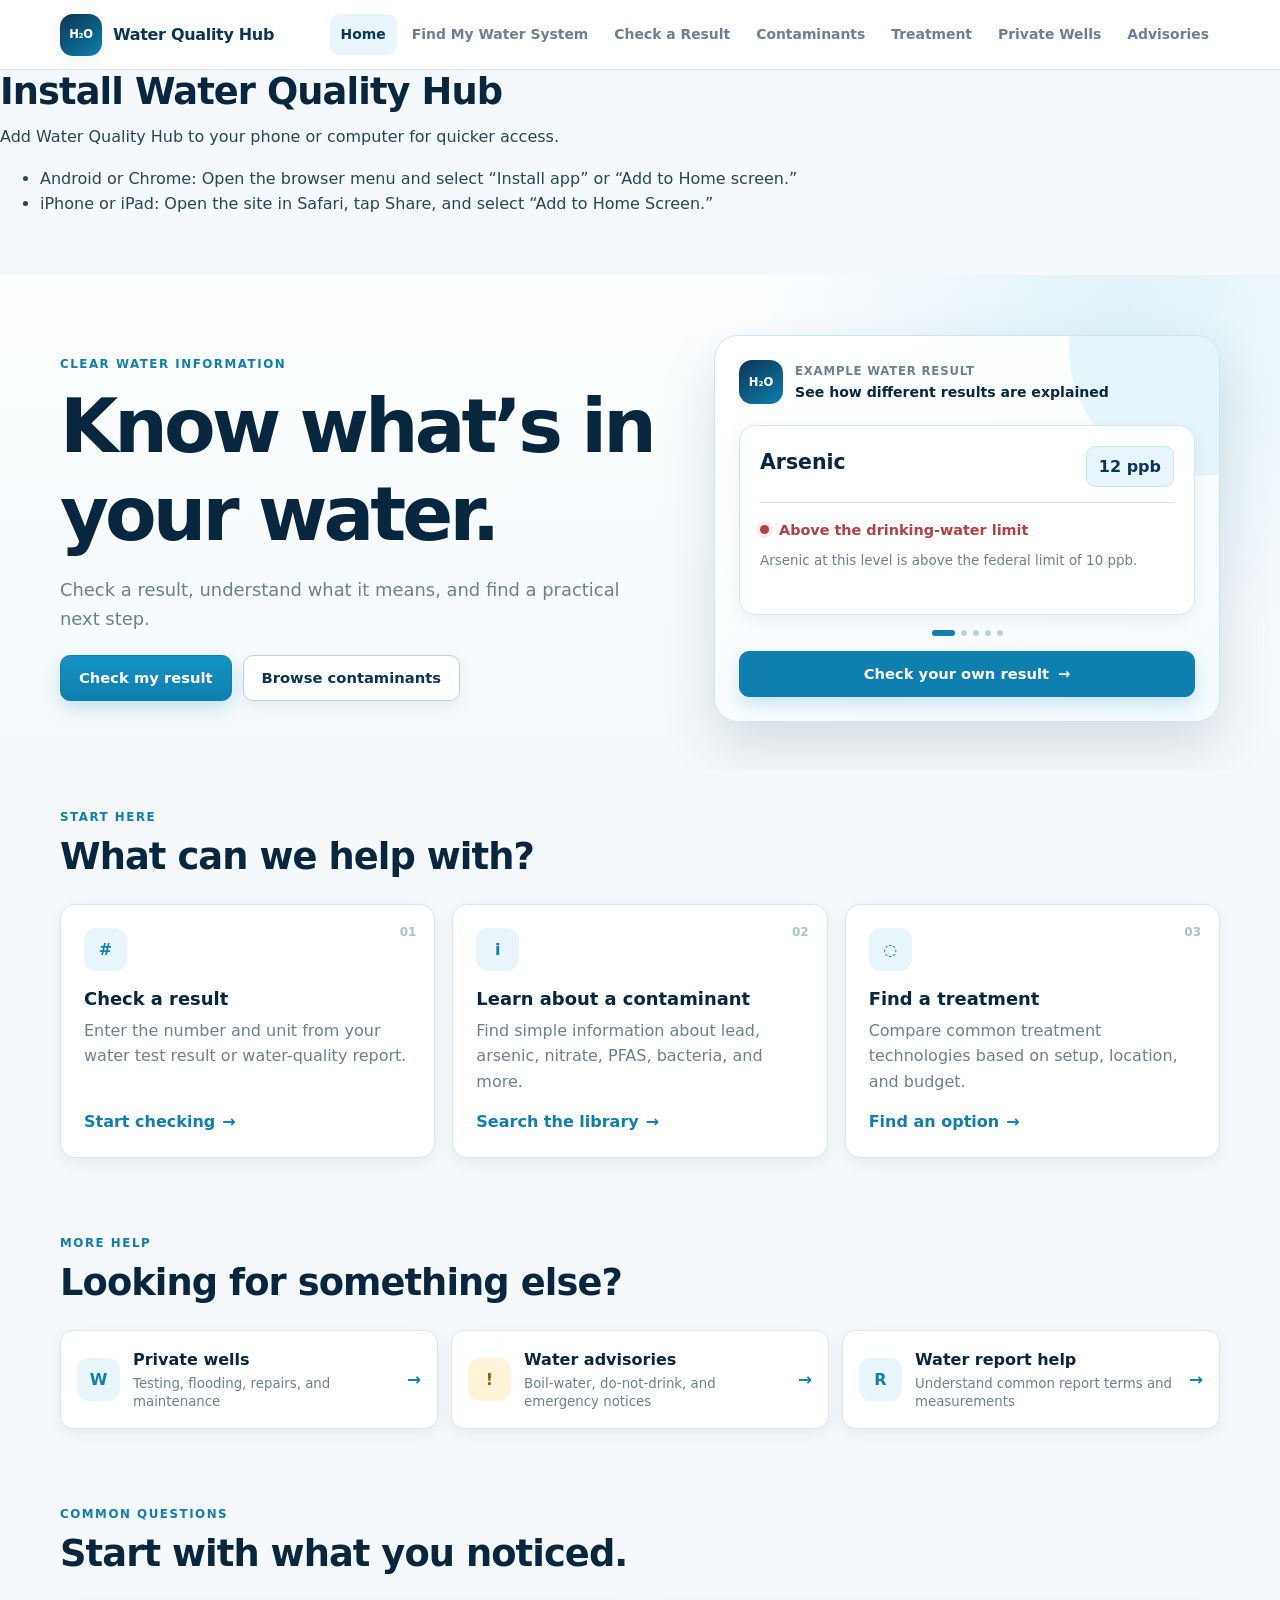
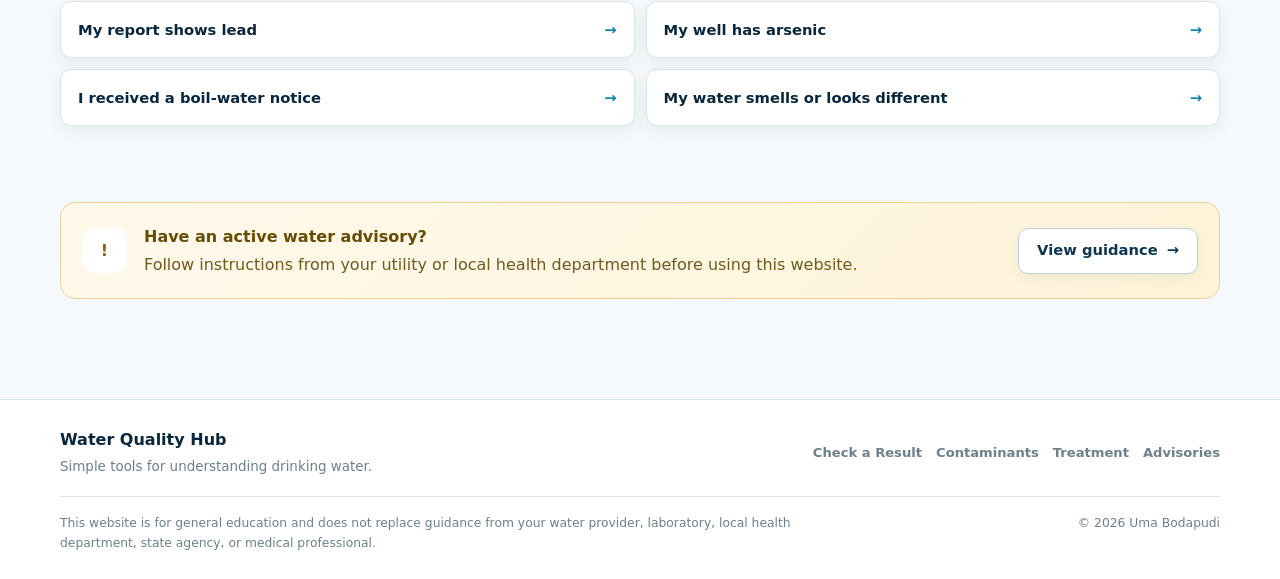
==== index.html @ 3ef71ea1 "Add installation instructions for Water Quality Hub Added instructions for installing the Water Qual" ====
<!DOCTYPE html>
<html lang="en">
<head>
    <meta charset="UTF-8">

    <meta
        name="viewport"
        content="width=device-width, initial-scale=1.0"
    >
     <meta name="theme-color" content="#086788">

    <link rel="manifest" href="./manifest.json">
    <link rel="apple-touch-icon" href="./icons/icon-192.png">

    <meta
        name="description"
        content="Simple tools for understanding drinking-water test results, contaminants, treatment options, private wells, and water advisories."
    >

    <title>Water Quality Hub</title>

    <link rel="stylesheet" href="./styles.css">
</head>

<body>
    <a class="skip-link" href="#main-content">
        Skip to main content
    </a>

    <!-- =====================================================
         HEADER
    ====================================================== -->

    <header class="site-header">
        <div class="page-width header-inner">

            <a
                class="site-brand"
                href="#home"
                data-route="home"
            >
                <span
                    class="brand-mark"
                    aria-hidden="true"
                >
                    H₂O
                </span>

                <span>Water Quality Hub</span>
            </a>
            
            
          

            <button
                id="menu-button"
                class="menu-button"
                type="button"
                aria-expanded="false"
                aria-controls="main-navigation"
                aria-label="Open navigation"
            >
                <span></span>
                <span></span>
                <span></span>
            </button>

            <nav
                id="main-navigation"
                class="main-navigation"
                aria-label="Main navigation"
            >
                <a
                    href="#home"
                    data-route="home"
                >
                    Home
                </a>

                  <a href="report-center.html">
    Find My Water System
</a>

                <a
                    href="#calculator"
                    data-route="calculator"
                >
                    Check a Result
                </a>

                <a
                    href="#contaminants"
                    data-route="contaminants"
                >
                    Contaminants
                </a>

                <a
                    href="#treatment"
                    data-route="treatment"
                >
                    Treatment
                </a>

                <a
                    href="#well"
                    data-route="well"
                >
                    Private Wells
                </a>

                <a
                    href="#emergency"
                    data-route="emergency"
                >
                    Advisories
                </a>
            </nav>

        </div>
    </header>
<section class="install-app-section">
    <h2>Install Water Quality Hub</h2>

    <p>
        Add Water Quality Hub to your phone or computer for
        quicker access.
    </p>

    <ul>
        <li>
            Android or Chrome: Open the browser menu and select
            “Install app” or “Add to Home screen.”
        </li>

        <li>
            iPhone or iPad: Open the site in Safari, tap Share,
            and select “Add to Home Screen.”
        </li>
    </ul>
</section>
    <!-- =====================================================
         MAIN
    ====================================================== -->

    <main id="main-content">

        <!-- =================================================
             HOME PAGE
        ================================================== -->

        <section
            class="app-view"
            data-view="home"
        >

            <!-- HERO -->

            <section class="hero-section">
                <div class="page-width hero-layout">

                    <div class="hero-copy">
                        <p class="eyebrow">
                            Clear water information
                        </p>

                        <h1>
                            Know what’s in your water.
                        </h1>

                        <p>
                            Check a result, understand what it means,
                            and find a practical next step.
                        </p>

                        <div class="button-row">
                            <button
                                class="primary-button"
                                type="button"
                                data-go-to="calculator"
                            >
                                Check my result
                            </button>

                            <button
                                class="secondary-button"
                                type="button"
                                data-go-to="contaminants"
                            >
                                Browse contaminants
                            </button>
                        </div>
                    </div>

                    <!-- ROTATING RESULT CARD -->

                    <aside
                        class="hero-result-card"
                        aria-label="Example drinking-water result"
                    >

                        <div class="hero-card-label">
                            <span
                                class="hero-card-icon"
                                aria-hidden="true"
                            >
                                H₂O
                            </span>

                            <span>
                                <small>
                                    Example water result
                                </small>

                                <strong>
                                    See how different results are explained
                                </strong>
                            </span>
                        </div>

                        <div
                            id="rotating-result"
                            class="rotating-result"
                            aria-live="polite"
                        >

                            <div class="rotating-result-heading">
                                <span id="rotating-contaminant">
                                    Arsenic
                                </span>

                                <strong id="rotating-value">
                                    12 ppb
                                </strong>
                            </div>

                            <div
                                id="rotating-status-row"
                                class="result-line"
                                data-level="above"
                            >
                                <span
                                    class="result-dot"
                                    aria-hidden="true"
                                ></span>

                                <span id="rotating-status">
                                    Above the drinking-water limit
                                </span>
                            </div>

                            <p
                                id="rotating-description"
                                class="rotating-result-description"
                            >
                                Arsenic at this level is above the federal
                                drinking-water limit of 10 ppb.
                            </p>
                        </div>

                        <div
                            class="rotating-result-dots"
                            aria-hidden="true"
                        >
                            <span class="active"></span>
                            <span></span>
                            <span></span>
                            <span></span>
                            <span></span>
                        </div>

                        <button
                            class="hero-result-button"
                            type="button"
                            data-go-to="calculator"
                        >
                            Check your own result

                            <span aria-hidden="true">
                                →
                            </span>
                        </button>

                    </aside>
                </div>
            </section>

            <!-- START HERE -->

            <section class="page-width home-section">
                <div class="section-header">
                    <p class="eyebrow">
                        Start here
                    </p>

                    <h2>
                        What can we help with?
                    </h2>
                </div>

                <div class="card-grid">

                    <article class="tool-card">
                        <span class="card-number">
                            01
                        </span>

                        <span
                            class="tool-icon"
                            aria-hidden="true"
                        >
                            #
                        </span>

                        <h3>
                            Check a result
                        </h3>

                        <p>
                            Enter the number and unit from your water
                            test result or water-quality report.
                        </p>

                        <button
                            class="text-button"
                            type="button"
                            data-go-to="calculator"
                        >
                            Start checking

                            <span aria-hidden="true">
                                →
                            </span>
                        </button>
                    </article>

                    <article class="tool-card">
                        <span class="card-number">
                            02
                        </span>

                        <span
                            class="tool-icon"
                            aria-hidden="true"
                        >
                            i
                        </span>

                        <h3>
                            Learn about a contaminant
                        </h3>

                        <p>
                            Find simple information about lead,
                            arsenic, nitrate, PFAS, bacteria, and more.
                        </p>

                        <button
                            class="text-button"
                            type="button"
                            data-go-to="contaminants"
                        >
                            Search the library

                            <span aria-hidden="true">
                                →
                            </span>
                        </button>
                    </article>

                    <article class="tool-card">
                        <span class="card-number">
                            03
                        </span>

                        <span
                            class="tool-icon"
                            aria-hidden="true"
                        >
                            ◌
                        </span>

                        <h3>
                            Find a treatment
                        </h3>

                        <p>
                            Compare common treatment technologies
                            based on setup, location, and budget.
                        </p>

                        <button
                            class="text-button"
                            type="button"
                            data-go-to="treatment"
                        >
                            Find an option

                            <span aria-hidden="true">
                                →
                            </span>
                        </button>
                    </article>

                </div>
            </section>

            <!-- MORE HELP -->

            <section class="page-width home-section">
                <div class="section-header">
                    <p class="eyebrow">
                        More help
                    </p>

                    <h2>
                        Looking for something else?
                    </h2>
                </div>

                <div class="support-grid">

                    <button
                        class="support-card"
                        type="button"
                        data-go-to="well"
                    >
                        <span
                            class="support-icon"
                            aria-hidden="true"
                        >
                            W
                        </span>

                        <span>
                            <strong>
                                Private wells
                            </strong>

                            <small>
                                Testing, flooding, repairs, and maintenance
                            </small>
                        </span>

                        <span aria-hidden="true">
                            →
                        </span>
                    </button>

                    <button
                        class="support-card"
                        type="button"
                        data-go-to="emergency"
                    >
                        <span
                            class="support-icon warning-icon"
                            aria-hidden="true"
                        >
                            !
                        </span>

                        <span>
                            <strong>
                                Water advisories
                            </strong>

                            <small>
                                Boil-water, do-not-drink, and emergency notices
                            </small>
                        </span>

                        <span aria-hidden="true">
                            →
                        </span>
                    </button>

                    <button
                        class="support-card"
                        type="button"
                        data-go-to="report"
                    >
                        <span
                            class="support-icon"
                            aria-hidden="true"
                        >
                            R
                        </span>

                        <span>
                            <strong>
                                Water report help
                            </strong>

                            <small>
                                Understand common report terms and measurements
                            </small>
                        </span>

                        <span aria-hidden="true">
                            →
                        </span>
                    </button>

                </div>
            </section>

            <!-- COMMON QUESTIONS -->

            <section class="page-width home-section">
                <div class="section-header">
                    <p class="eyebrow">
                        Common questions
                    </p>

                    <h2>
                        Start with what you noticed.
                    </h2>
                </div>

                <div class="question-grid">

                    <button
                        type="button"
                        data-contaminant-open="lead"
                    >
                        My report shows lead

                        <span aria-hidden="true">
                            →
                        </span>
                    </button>

                    <button
                        type="button"
                        data-contaminant-open="arsenic"
                    >
                        My well has arsenic

                        <span aria-hidden="true">
                            →
                        </span>
                    </button>

                    <button
                        type="button"
                        data-emergency-open="boil-water"
                    >
                        I received a boil-water notice

                        <span aria-hidden="true">
                            →
                        </span>
                    </button>

                    <button
                        type="button"
                        data-contaminant-open="taste-smell"
                    >
                        My water smells or looks different

                        <span aria-hidden="true">
                            →
                        </span>
                    </button>

                </div>
            </section>

            <!-- ADVISORY NOTICE -->

            <section class="page-width home-section">
                <div class="advisory-banner">

                    <span
                        class="advisory-icon"
                        aria-hidden="true"
                    >
                        !
                    </span>

                    <div>
                        <strong>
                            Have an active water advisory?
                        </strong>

                        <p>
                            Follow instructions from your utility or local
                            health department before using this website.
                        </p>
                    </div>

                    <button
                        class="light-button"
                        type="button"
                        data-go-to="emergency"
                    >
                        View guidance

                        <span aria-hidden="true">
                            →
                        </span>
                    </button>

                </div>
            </section>

        </section>

        <!-- =================================================
             RESULT CALCULATOR
        ================================================== -->

        <section
            class="app-view"
            data-view="calculator"
            hidden
        >
            <div class="page-width">

                <button
                    class="back-button"
                    type="button"
                    data-go-to="home"
                >
                    ← Home
                </button>

                <div class="section-header">
                    <p class="eyebrow">
                        Result checker
                    </p>

                    <h1 class="page-title">
                        Check your water result.
                    </h1>

                    <p class="section-intro">
                        Enter the result exactly as it appears on your
                        laboratory report or water-quality report.
                    </p>
                </div>

                <div class="calculator-layout">

                    <form
                        id="water-calculator"
                        class="panel"
                    >

                        <div class="form-group">
                            <label for="calculator-contaminant">
                                Contaminant
                            </label>

                            <select
                                id="calculator-contaminant"
                                required
                            >
                                <option value="">
                                    Choose contaminant
                                </option>
                            </select>
                        </div>

                        <div class="form-row">

                            <div class="form-group">
                                <label for="calculator-value">
                                    Result
                                </label>

                                <input
                                    id="calculator-value"
                                    type="number"
                                    min="0"
                                    step="any"
                                    inputmode="decimal"
                                    placeholder="Enter result"
                                >
                            </div>

                            <div class="form-group">
                                <label for="calculator-unit">
                                    Unit
                                </label>

                                <select
                                    id="calculator-unit"
                                    disabled
                                >
                                    <option value="">
                                        Choose unit
                                    </option>
                                </select>
                            </div>

                        </div>

                        <fieldset>
                            <legend>
                                Water source

                                <span class="optional-label">
                                    Optional
                                </span>
                            </legend>

                            <div class="radio-grid two-options">

                                <label class="radio-card">
                                    <input
                                        type="radio"
                                        name="waterSource"
                                        value="public"
                                    >

                                    <span>
                                        Public water
                                    </span>
                                </label>

                                <label class="radio-card">
                                    <input
                                        type="radio"
                                        name="waterSource"
                                        value="private"
                                    >

                                    <span>
                                        Private well
                                    </span>
                                </label>

                            </div>
                        </fieldset>

                        <p
                            id="calculator-error"
                            class="form-error"
                            hidden
                        ></p>

                        <div class="button-row">
                            <button
                                class="primary-button"
                                type="submit"
                            >
                                Explain my result
                            </button>

                            <button
                                id="calculator-reset"
                                class="secondary-button"
                                type="button"
                            >
                                Clear
                            </button>
                        </div>

                    </form>

                    <div>

                        <section
                            id="calculator-empty-result"
                            class="panel empty-result"
                        >
                            <span
                                class="empty-result-icon"
                                aria-hidden="true"
                            >
                                ≈
                            </span>

                            <h2>
                                Your result will appear here.
                            </h2>

                            <p>
                                Choose a contaminant and enter your number.
                            </p>
                        </section>

                        <section
                            id="calculator-result-panel"
                            class="panel"
                            hidden
                        >
                            <span
                                id="calculator-status"
                                class="result-status"
                            ></span>

                            <h2 id="calculator-result-title"></h2>

                            <p id="calculator-result-summary"></p>

                            <div class="result-comparison">

                                <div>
                                    <small>
                                        Your result
                                    </small>

                                    <strong id="calculator-result-value"></strong>
                                </div>

                                <div>
                                    <small id="calculator-benchmark-type">
                                        Limit
                                    </small>

                                    <strong id="calculator-benchmark-value"></strong>
                                </div>

                            </div>

                            <section
    id="unit-conversion-display"
    class="unit-conversion-display"
    hidden
>
    <div class="unit-conversion-heading">
        <span
            class="unit-conversion-icon"
            aria-hidden="true"
        >
            ⇄
        </span>

        <div>
            <h3>
                Equivalent units
            </h3>

            <p>
                These values represent the same concentration.
            </p>
        </div>
    </div>

    <ul
        id="unit-conversion-list"
        class="unit-conversion-list"
    ></ul>
</section>

                            <div class="detail-section">
                                <h3>
                                    What it means
                                </h3>

                                <p id="calculator-explanation"></p>
                            </div>

                            <div class="detail-section">
                                <h3>
                                    What to do next
                                </h3>

                                <ul
                                    id="calculator-next-steps"
                                    class="result-list"
                                ></ul>
                            </div>

                            <p
                                id="calculator-limitation"
                                class="result-note"
                            ></p>

                            <a
                                id="calculator-source"
                                class="source-link"
                                href="#"
                                target="_blank"
                                rel="noopener noreferrer"
                            >
                                Read official guidance

                                <span aria-hidden="true">
                                    →
                                </span>
                            </a>

                        </section>

                    </div>
                </div>
            </div>
        </section>

        <!-- =================================================
             CONTAMINANT LIBRARY
        ================================================== -->

        <section
            class="app-view"
            data-view="contaminants"
            hidden
        >
            <div class="page-width">

                <button
                    class="back-button"
                    type="button"
                    data-go-to="home"
                >
                    ← Home
                </button>

                <div class="section-header">
                    <p class="eyebrow">
                        Contaminant library
                    </p>

                    <h1 class="page-title">
                        What are you looking for?
                    </h1>

                    <p class="section-intro">
                        Search for a contaminant, health concern,
                        taste issue, odor, or visible change.
                    </p>
                </div>

                <div class="library-toolbar">

                    <label class="search-box">
                        <span aria-hidden="true">
                            ⌕
                        </span>

                        <input
                            id="contaminant-search"
                            type="search"
                            placeholder="Search contaminants or concerns"
                            aria-label="Search contaminants"
                        >
                    </label>

                </div>

                <div
                    id="contaminant-filters"
                    class="filter-row"
                >
                    <button
                        class="filter-button active"
                        type="button"
                        data-filter="all"
                    >
                        All
                    </button>

                    <button
                        class="filter-button"
                        type="button"
                        data-filter="metals"
                    >
                        Metals
                    </button>

                    <button
                        class="filter-button"
                        type="button"
                        data-filter="microbial"
                    >
                        Bacteria
                    </button>

                    <button
                        class="filter-button"
                        type="button"
                        data-filter="chemicals"
                    >
                        Chemicals
                    </button>

                    <button
                        class="filter-button"
                        type="button"
                        data-filter="aesthetic"
                    >
                        Taste and appearance
                    </button>
                </div>

                <div class="contaminant-layout">

                    <section class="panel contaminant-list-panel">

                        <div class="contaminant-list-header">
                            <h2>
                                Browse
                            </h2>

                            <span
                                id="contaminant-count"
                                class="count-label"
                            ></span>
                        </div>

                        <div id="contaminant-list"></div>

                        <div
                            id="contaminant-no-results"
                            class="small-empty-state"
                            hidden
                        >
                            <h3>
                                Nothing found.
                            </h3>

                            <p>
                                Try another name or spelling.
                            </p>
                        </div>

                    </section>

                    <section
                        id="contaminant-detail"
                        class="panel empty-result"
                    >
                        <span
                            class="empty-result-icon"
                            aria-hidden="true"
                        >
                            i
                        </span>

                        <h2>
                            Choose a contaminant.
                        </h2>

                        <p>
                            The contaminant details will appear here.
                        </p>
                    </section>

                </div>
            </div>
        </section>

        <!-- =================================================
             TREATMENT FINDER
        ================================================== -->

        <section
            class="app-view"
            data-view="treatment"
            hidden
        >
            <div class="page-width">

                <button
                    class="back-button"
                    type="button"
                    data-go-to="home"
                >
                    ← Home
                </button>

                <div class="section-header">
                    <p class="eyebrow">
                        Treatment finder
                    </p>

                    <h1 class="page-title">
                        Find a treatment option.
                    </h1>

                    <p class="section-intro">
                        Choose what you want to reduce and where
                        you want the treatment installed.
                    </p>
                </div>

                <div class="treatment-layout">

                    <form
                        id="treatment-form"
                        class="panel"
                    >

                        <div class="form-group">
                            <label for="treatment-contaminant">
                                Contaminant
                            </label>

                            <select
                                id="treatment-contaminant"
                                required
                            >
                                <option value="">
                                    Choose contaminant
                                </option>
                            </select>
                        </div>

                        <fieldset>
                            <legend>
                                Where do you want treatment?
                            </legend>

                            <div class="radio-grid two-options">

                                <label class="radio-card">
                                    <input
                                        type="radio"
                                        name="treatmentLocation"
                                        value="point-of-use"
                                    >

                                    <span>
                                        Drinking-water tap
                                    </span>
                                </label>

                                <label class="radio-card">
                                    <input
                                        type="radio"
                                        name="treatmentLocation"
                                        value="whole-house"
                                    >

                                    <span>
                                        Whole house
                                    </span>
                                </label>

                            </div>
                        </fieldset>

                        <fieldset>
                            <legend>
                                Budget
                            </legend>

                            <div class="budget-row">

                                <label>
                                    <input
                                        type="radio"
                                        name="budget"
                                        value="low"
                                    >

                                    <span>
                                        Under $200
                                    </span>
                                </label>

                                <label>
                                    <input
                                        type="radio"
                                        name="budget"
                                        value="medium"
                                    >

                                    <span>
                                        $200–$500
                                    </span>
                                </label>

                                <label>
                                    <input
                                        type="radio"
                                        name="budget"
                                        value="high"
                                    >

                                    <span>
                                        $500+
                                    </span>
                                </label>

                            </div>
                        </fieldset>

                        <button
                            class="primary-button full-button"
                            type="submit"
                        >
                            Show treatment options
                        </button>

                    </form>

                    <div>

                        <section
                            id="treatment-empty"
                            class="panel empty-result"
                        >
                            <span
                                class="empty-result-icon"
                                aria-hidden="true"
                            >
                                ◌
                            </span>

                            <h2>
                                Your options will appear here.
                            </h2>

                            <p>
                                Select a contaminant, location, and budget.
                            </p>
                        </section>

                        <div
                            id="treatment-results"
                            hidden
                        ></div>

                    </div>

                </div>
            </div>
        </section>

        <!-- =================================================
             PRIVATE WELLS
        ================================================== -->

        <section
            class="app-view"
            data-view="well"
            hidden
        >
            <div class="page-width">

                <button
                    class="back-button"
                    type="button"
                    data-go-to="home"
                >
                    ← Home
                </button>

                <div class="section-header">
                    <p class="eyebrow">
                        Private wells
                    </p>

                    <h1 class="page-title">
                        What happened with your well?
                    </h1>

                    <p class="section-intro">
                        Choose the situation that best matches your concern.
                    </p>
                </div>

                <div class="situation-grid">

                    <button
                        class="situation-card"
                        type="button"
                        data-well-situation="routine"
                    >
                        <span aria-hidden="true">
                            ✓
                        </span>

                        <strong>
                            Routine testing
                        </strong>
                    </button>

                    <button
                        class="situation-card"
                        type="button"
                        data-well-situation="flood"
                    >
                        <span aria-hidden="true">
                            ≈
                        </span>

                        <strong>
                            My well flooded
                        </strong>
                    </button>

                    <button
                        class="situation-card"
                        type="button"
                        data-well-situation="bacteria"
                    >
                        <span aria-hidden="true">
                            !
                        </span>

                        <strong>
                            Bacteria was found
                        </strong>
                    </button>

                    <button
                        class="situation-card"
                        type="button"
                        data-well-situation="taste-smell"
                    >
                        <span aria-hidden="true">
                            ?
                        </span>

                        <strong>
                            Water changed
                        </strong>
                    </button>

                    <button
                        class="situation-card"
                        type="button"
                        data-well-situation="repair"
                    >
                        <span aria-hidden="true">
                            ◌
                        </span>

                        <strong>
                            The well was repaired
                        </strong>
                    </button>

                    <button
                        class="situation-card"
                        type="button"
                        data-well-situation="buying"
                    >
                        <span aria-hidden="true">
                            H
                        </span>

                        <strong>
                            Buying a home
                        </strong>
                    </button>

                </div>

                <section
                    id="well-guidance"
                    class="panel"
                    hidden
                ></section>

            </div>
        </section>

        <!-- =================================================
             WATER ADVISORIES
        ================================================== -->

        <section
            class="app-view"
            data-view="emergency"
            hidden
        >
            <div class="page-width">

                <button
                    class="back-button"
                    type="button"
                    data-go-to="home"
                >
                    ← Home
                </button>

                <div class="section-header">
                    <p class="eyebrow">
                        Water advisories
                    </p>

                    <h1 class="page-title">
                        What notice did you receive?
                    </h1>

                    <p class="section-intro">
                        Follow the exact wording of your notice whenever possible.
                    </p>
                </div>

                <div class="advisory-grid">

                    <button
                        class="advisory-card"
                        type="button"
                        data-emergency="boil-water"
                    >
                        <span aria-hidden="true">
                            !
                        </span>

                        <strong>
                            Boil-water advisory
                        </strong>
                    </button>

                    <button
                        class="advisory-card"
                        type="button"
                        data-emergency="do-not-drink"
                    >
                        <span aria-hidden="true">
                            ×
                        </span>

                        <strong>
                            Do-not-drink advisory
                        </strong>
                    </button>

                    <button
                        class="advisory-card"
                        type="button"
                        data-emergency="do-not-use"
                    >
                        <span aria-hidden="true">
                            ⊘
                        </span>

                        <strong>
                            Do-not-use advisory
                        </strong>
                    </button>

                    <button
                        class="advisory-card"
                        type="button"
                        data-emergency="pressure-loss"
                    >
                        <span aria-hidden="true">
                            ↓
                        </span>

                        <strong>
                            Loss of pressure
                        </strong>
                    </button>

                    <button
                        class="advisory-card"
                        type="button"
                        data-emergency="flooding"
                    >
                        <span aria-hidden="true">
                            ≈
                        </span>

                        <strong>
                            Flooding or storm damage
                        </strong>
                    </button>

                    <button
                        class="advisory-card"
                        type="button"
                        data-emergency="unknown"
                    >
                        <span aria-hidden="true">
                            ?
                        </span>

                        <strong>
                            I am not sure
                        </strong>
                    </button>

                </div>

                <section
                    id="emergency-guidance"
                    class="panel"
                    hidden
                ></section>

            </div>
        </section>

        <!-- =================================================
             REPORT HELP
        ================================================== -->

        <section
            class="app-view"
            data-view="report"
            hidden
        >
            <div class="page-width">

                <button
                    class="back-button"
                    type="button"
                    data-go-to="home"
                >
                    ← Home
                </button>

                <div class="section-header">
                    <p class="eyebrow">
                        Water reports
                    </p>

                    <h1 class="page-title">
                        Understand your water report.
                    </h1>
                </div>

                <section class="panel empty-result">

                    <span
                        class="empty-result-icon"
                        aria-hidden="true"
                    >
                        R
                    </span>

                    <h2>
                        This tool is coming soon.
                    </h2>

                    <p>
                        For now, use the result checker to understand
                        one contaminant at a time.
                    </p>

                    <button
                        class="primary-button"
                        type="button"
                        data-go-to="calculator"
                    >
                        Check a result
                    </button>

                </section>

            </div>
        </section>

    </main>

    <!-- =====================================================
         FOOTER
    ====================================================== -->

    <footer class="site-footer">

        <div class="page-width footer-inner">

            <div>
                <strong>
                    Water Quality Hub
                </strong>

                <p>
                    Simple tools for understanding drinking water.
                </p>
            </div>

            <nav
                class="footer-links"
                aria-label="Footer navigation"
            >
                <a
                    href="#calculator"
                    data-route="calculator"
                >
                    Check a Result
                </a>

                <a
                    href="#contaminants"
                    data-route="contaminants"
                >
                    Contaminants
                </a>

                <a
                    href="#treatment"
                    data-route="treatment"
                >
                    Treatment
                </a>

                <a
                    href="#emergency"
                    data-route="emergency"
                >
                    Advisories
                </a>
            </nav>

        </div>

        <div class="page-width footer-bottom">

            <p>
                This website is for general education and does not replace
                guidance from your water provider, laboratory, local health
                department, state agency, or medical professional.
            </p>

            <p>
                © <span id="current-year"></span> Uma Bodapudi
            </p>

        </div>

    </footer>

    <script>
    if ("serviceWorker" in navigator) {
        window.addEventListener("load", function () {
            navigator.serviceWorker
                .register("./service-worker.js")
                .then(function (registration) {
                    console.log(
                        "Service worker registered:",
                        registration.scope
                    );
                })
                .catch(function (error) {
                    console.error(
                        "Service worker registration failed:",
                        error
                    );
                });
        });
    }
</script>

    <!-- =====================================================
         SCRIPTS
    ====================================================== -->

    <script src="app-data.js"></script>
    <script src="app.js"></script>
</body>
</html>
---- styles.css ----
:root {
    --navy: #0b3553;
    --navy-dark: #08263d;
    --blue: #0e7fae;
    --blue-dark: #0a6389;
    --blue-light: #e8f5fb;
    --blue-pale: #f4fbfe;

    --white: #ffffff;
    --page-bg: #f5f9fb;
    --text: #284654;
    --muted: #6c818b;

    --border: #d8e5ea;
    --border-dark: #bcd1da;

    --success: #1d7452;
    --success-bg: #eaf7f0;

    --warning: #916100;
    --warning-bg: #fff4d9;

    --danger: #b34141;
    --danger-bg: #fff0f0;

    --shadow-small: 0 5px 16px rgba(13, 52, 72, 0.07);
    --shadow-medium: 0 14px 34px rgba(13, 52, 72, 0.1);
    --shadow-large: 0 24px 55px rgba(13, 52, 72, 0.14);

    --radius-small: 9px;
    --radius-medium: 15px;
    --radius-large: 24px;

    --page-width: 1160px;
}

/* RESET */

*,
*::before,
*::after {
    box-sizing: border-box;
}

html {
    scroll-behavior: smooth;
}

body {
    margin: 0;
    overflow-x: hidden;
    background: var(--page-bg);
    color: var(--text);
    font-family:
        Inter,
        ui-sans-serif,
        system-ui,
        -apple-system,
        BlinkMacSystemFont,
        "Segoe UI",
        sans-serif;
    font-size: 16px;
    line-height: 1.6;
}

body.menu-open {
    overflow: hidden;
}

button,
input,
select,
textarea {
    font: inherit;
}

button {
    color: inherit;
}

a {
    color: var(--blue);
}

img {
    max-width: 100%;
    display: block;
}

[hidden] {
    display: none !important;
}

/* ACCESSIBILITY */

.skip-link {
    position: fixed;
    top: 10px;
    left: 10px;
    z-index: 3000;
    padding: 10px 15px;
    border-radius: 8px;
    background: var(--navy-dark);
    color: var(--white);
    font-weight: 800;
    text-decoration: none;
    transform: translateY(-160%);
    transition: transform 0.2s ease;
}

.skip-link:focus {
    transform: translateY(0);
}

button:focus-visible,
a:focus-visible,
input:focus-visible,
select:focus-visible,
textarea:focus-visible {
    outline: 3px solid rgba(14, 127, 174, 0.28);
    outline-offset: 3px;
}

/* TYPOGRAPHY */

h1,
h2,
h3,
h4 {
    margin-top: 0;
    color: var(--navy-dark);
    line-height: 1.17;
}

h1 {
    margin-bottom: 18px;
    font-size: clamp(2.65rem, 6vw, 4.7rem);
    letter-spacing: -0.052em;
}

.page-title {
    font-size: clamp(2.15rem, 4.5vw, 3.4rem);
}

h2 {
    margin-bottom: 11px;
    font-size: clamp(1.55rem, 3vw, 2.3rem);
    letter-spacing: -0.025em;
}

h3 {
    margin-bottom: 8px;
    font-size: 1.12rem;
}

p {
    margin-top: 0;
    margin-bottom: 14px;
}

p:last-child {
    margin-bottom: 0;
}

.eyebrow {
    margin-bottom: 8px;
    color: var(--blue);
    font-size: 0.74rem;
    font-weight: 900;
    letter-spacing: 0.13em;
    text-transform: uppercase;
}

.section-intro {
    max-width: 720px;
    color: var(--muted);
    font-size: 1.04rem;
}

/* PAGE LAYOUT */

.page-width {
    width: min(calc(100% - 40px), var(--page-width));
    margin-inline: auto;
}

main {
    min-height: 72vh;
}

.app-view {
    padding: 42px 0 62px;
}

.app-view.active {
    animation: view-in 0.22s ease;
}

@keyframes view-in {
    from {
        opacity: 0;
        transform: translateY(5px);
    }

    to {
        opacity: 1;
        transform: translateY(0);
    }
}

.section-header {
    margin-bottom: 26px;
}

.home-section {
    padding: 38px 0;
}

/* HEADER */

.site-header {
    position: sticky;
    top: 0;
    z-index: 1000;
    border-bottom: 1px solid rgba(216, 229, 234, 0.95);
    background: rgba(255, 255, 255, 0.96);
    backdrop-filter: blur(14px);
}

.header-inner {
    min-height: 69px;
    display: flex;
    align-items: center;
    justify-content: space-between;
    gap: 24px;
}

.site-brand {
    display: inline-flex;
    align-items: center;
    gap: 11px;
    color: var(--navy);
    font-weight: 900;
    letter-spacing: -0.02em;
    text-decoration: none;
}

.brand-mark {
    width: 42px;
    height: 42px;
    display: grid;
    place-items: center;
    border-radius: 13px;
    background: linear-gradient(145deg, var(--navy), var(--blue));
    color: var(--white);
    font-size: 0.72rem;
    font-weight: 900;
    box-shadow: var(--shadow-small);
}

.main-navigation {
    display: flex;
    align-items: center;
    gap: 4px;
}

.main-navigation a {
    padding: 9px 11px;
    border-radius: 9px;
    color: var(--muted);
    font-size: 0.87rem;
    font-weight: 750;
    text-decoration: none;
    transition:
        background 0.18s ease,
        color 0.18s ease;
}

.main-navigation a:hover,
.main-navigation a.active {
    background: var(--blue-light);
    color: var(--navy);
}

.menu-button {
    width: 43px;
    height: 43px;
    display: none;
    place-content: center;
    gap: 4px;
    padding: 0;
    border: 1px solid var(--border);
    border-radius: 11px;
    background: var(--white);
    cursor: pointer;
}

.menu-button span {
    width: 19px;
    height: 2px;
    border-radius: 999px;
    background: var(--navy);
}

/* HERO */

.hero-section {
    position: relative;
    overflow: hidden;
    padding: 60px 0 48px;
    background:
        radial-gradient(
            circle at 88% 8%,
            rgba(193, 230, 245, 0.48),
            transparent 30%
        ),
        linear-gradient(180deg, #fcfeff 0%, var(--page-bg) 100%);
}

.hero-layout {
    display: grid;
    grid-template-columns: minmax(0, 1.08fr) minmax(350px, 0.92fr);
    align-items: center;
    gap: 60px;
}

.hero-copy {
    max-width: 680px;
}

.hero-copy > p:not(.eyebrow) {
    max-width: 610px;
    color: var(--muted);
    font-size: 1.12rem;
}

/* BUTTONS */

.primary-button,
.secondary-button,
.light-button,
.hero-result-button {
    min-height: 46px;
    display: inline-flex;
    align-items: center;
    justify-content: center;
    gap: 9px;
    padding: 10px 18px;
    border-radius: 10px;
    cursor: pointer;
    font-size: 0.92rem;
    font-weight: 850;
    line-height: 1;
    text-decoration: none;
    transition:
        transform 0.18s ease,
        background 0.18s ease,
        border-color 0.18s ease,
        box-shadow 0.18s ease;
}

.primary-button {
    border: 1px solid var(--blue);
    background: linear-gradient(180deg, #1592c4, var(--blue));
    color: var(--white);
    box-shadow: 0 7px 18px rgba(14, 127, 174, 0.2);
}

.primary-button:hover {
    transform: translateY(-2px);
    border-color: var(--blue-dark);
    background: var(--blue-dark);
    box-shadow: 0 10px 24px rgba(14, 127, 174, 0.25);
}

.secondary-button,
.light-button {
    border: 1px solid var(--border-dark);
    background: var(--white);
    color: var(--navy);
    box-shadow: var(--shadow-small);
}

.secondary-button:hover,
.light-button:hover {
    transform: translateY(-2px);
    border-color: var(--blue);
    background: var(--blue-pale);
}

.hero-result-button {
    width: 100%;
    border: 1px solid var(--blue);
    background: var(--blue);
    color: var(--white);
    box-shadow: 0 7px 18px rgba(14, 127, 174, 0.2);
}

.hero-result-button:hover {
    transform: translateY(-2px);
    border-color: var(--blue-dark);
    background: var(--blue-dark);
}

.text-button,
.back-button,
.inline-action-button {
    display: inline-flex;
    align-items: center;
    gap: 7px;
    padding: 0;
    border: 0;
    background: transparent;
    color: var(--blue);
    font-weight: 850;
    cursor: pointer;
}

.text-button:hover,
.back-button:hover,
.inline-action-button:hover {
    color: var(--navy);
    text-decoration: underline;
}

.back-button {
    margin-bottom: 25px;
}

.button-row {
    display: flex;
    flex-wrap: wrap;
    gap: 11px;
    margin-top: 22px;
}

.full-button {
    width: 100%;
}

/* HERO RESULT CARD */

.hero-result-card {
    position: relative;
    overflow: hidden;
    padding: 24px;
    border: 1px solid #c8e6f3;
    border-radius: var(--radius-large);
    background: linear-gradient(155deg, #ffffff, #f5fbfe);
    box-shadow: var(--shadow-large);
}

.hero-result-card::before {
    position: absolute;
    top: -115px;
    right: -105px;
    width: 255px;
    height: 255px;
    border-radius: 50%;
    background: rgba(212, 239, 249, 0.55);
    content: "";
}

.hero-result-card > * {
    position: relative;
    z-index: 1;
}

.hero-card-label {
    display: flex;
    align-items: center;
    gap: 12px;
    margin-bottom: 21px;
}

.hero-card-label > span:last-child {
    display: grid;
    gap: 2px;
}

.hero-card-label small {
    color: var(--muted);
    font-size: 0.73rem;
    font-weight: 850;
    letter-spacing: 0.07em;
    text-transform: uppercase;
}

.hero-card-label strong {
    color: var(--navy-dark);
    font-size: 0.88rem;
    line-height: 1.35;
}

.hero-card-icon {
    width: 44px;
    height: 44px;
    display: grid;
    flex: 0 0 auto;
    place-items: center;
    border-radius: 13px;
    background: linear-gradient(145deg, var(--navy), var(--blue));
    color: var(--white);
    font-size: 0.72rem;
    font-weight: 900;
}

.rotating-result {
    min-height: 171px;
    padding: 20px;
    border: 1px solid var(--border);
    border-radius: 16px;
    background: rgba(255, 255, 255, 0.98);
    box-shadow: var(--shadow-small);
    transition:
        opacity 0.22s ease,
        transform 0.22s ease;
}

.rotating-result.changing {
    opacity: 0;
    transform: translateY(5px);
}

.rotating-result-heading {
    display: flex;
    align-items: flex-start;
    justify-content: space-between;
    gap: 18px;
    padding-bottom: 15px;
    border-bottom: 1px solid var(--border);
}

.rotating-result-heading span {
    color: var(--navy-dark);
    font-size: 1.28rem;
    font-weight: 900;
}

.rotating-result-heading strong {
    flex: 0 0 auto;
    padding: 7px 12px;
    border: 1px solid #c9e6f2;
    border-radius: 9px;
    background: var(--blue-light);
    color: var(--navy);
    font-size: 1rem;
    font-weight: 900;
}

.result-line {
    display: flex;
    align-items: flex-start;
    gap: 10px;
    margin: 17px 0 10px;
    font-size: 0.9rem;
    font-weight: 850;
    line-height: 1.42;
}

.result-dot {
    width: 9px;
    height: 9px;
    flex: 0 0 auto;
    margin-top: 5px;
    border-radius: 50%;
}

.result-line[data-level="above"] {
    color: var(--danger);
}

.result-line[data-level="above"] .result-dot {
    background: var(--danger);
    box-shadow: 0 0 0 4px rgba(179, 65, 65, 0.1);
}

.result-line[data-level="below"] {
    color: var(--success);
}

.result-line[data-level="below"] .result-dot {
    background: var(--success);
    box-shadow: 0 0 0 4px rgba(29, 116, 82, 0.1);
}

.result-line[data-level="near"] {
    color: var(--warning);
}

.result-line[data-level="near"] .result-dot {
    background: var(--warning);
    box-shadow: 0 0 0 4px rgba(145, 97, 0, 0.1);
}

.rotating-result-description {
    min-height: 43px;
    margin: 0;
    color: var(--muted);
    font-size: 0.84rem;
    line-height: 1.54;
}

.rotating-result-dots {
    display: flex;
    justify-content: center;
    gap: 6px;
    margin: 15px 0;
}

.rotating-result-dots span {
    width: 6px;
    height: 6px;
    border-radius: 999px;
    background: var(--border-dark);
    transition:
        width 0.2s ease,
        background 0.2s ease;
}

.rotating-result-dots span.active {
    width: 23px;
    background: var(--blue);
}

/* PANELS */

.panel {
    padding: 24px;
    border: 1px solid var(--border);
    border-radius: var(--radius-medium);
    background: var(--white);
    box-shadow: var(--shadow-small);
}

.panel + .panel {
    margin-top: 16px;
}

/* TOOL CARDS */

.card-grid {
    display: grid;
    grid-template-columns: repeat(3, minmax(0, 1fr));
    gap: 17px;
}

.tool-card {
    position: relative;
    min-height: 242px;
    display: flex;
    flex-direction: column;
    padding: 23px;
    border: 1px solid var(--border);
    border-radius: var(--radius-medium);
    background: var(--white);
    box-shadow: var(--shadow-small);
    transition:
        transform 0.2s ease,
        border-color 0.2s ease,
        box-shadow 0.2s ease;
}

.tool-card:hover {
    transform: translateY(-4px);
    border-color: #9ed0e4;
    box-shadow: var(--shadow-medium);
}

.tool-card p {
    color: var(--muted);
}

.tool-card .text-button {
    align-self: flex-start;
    margin-top: auto;
}

.card-number {
    position: absolute;
    top: 18px;
    right: 18px;
    color: #adc1ca;
    font-size: 0.75rem;
    font-weight: 900;
}

.tool-icon,
.support-icon {
    width: 43px;
    height: 43px;
    display: grid;
    place-items: center;
    border-radius: 12px;
    background: var(--blue-light);
    color: var(--blue);
    font-weight: 900;
}

.tool-icon {
    margin-bottom: 18px;
}

/* SUPPORT CARDS */

.support-grid {
    display: grid;
    grid-template-columns: repeat(3, minmax(0, 1fr));
    gap: 13px;
}

.support-card {
    min-height: 92px;
    display: grid;
    grid-template-columns: auto 1fr auto;
    align-items: center;
    gap: 13px;
    padding: 16px;
    border: 1px solid var(--border);
    border-radius: 13px;
    background: var(--white);
    text-align: left;
    cursor: pointer;
    box-shadow: var(--shadow-small);
    transition:
        transform 0.18s ease,
        border-color 0.18s ease,
        background 0.18s ease;
}

.support-card:hover {
    transform: translateY(-3px);
    border-color: #9ed0e4;
    background: var(--blue-pale);
}

.support-card strong,
.support-card small {
    display: block;
}

.support-card strong {
    margin-bottom: 2px;
    color: var(--navy-dark);
}

.support-card small {
    color: var(--muted);
    line-height: 1.4;
}

.support-card > span:last-child {
    color: var(--blue);
    font-size: 1.05rem;
    font-weight: 900;
}

.warning-icon {
    background: var(--warning-bg);
    color: var(--warning);
}

/* QUESTIONS */

.question-grid {
    display: grid;
    grid-template-columns: repeat(2, minmax(0, 1fr));
    gap: 11px;
}

.question-grid button {
    min-height: 57px;
    display: flex;
    align-items: center;
    justify-content: space-between;
    gap: 16px;
    padding: 15px 17px;
    border: 1px solid var(--border);
    border-radius: 11px;
    background: var(--white);
    color: var(--navy-dark);
    text-align: left;
    font-size: 0.92rem;
    font-weight: 790;
    cursor: pointer;
    box-shadow: var(--shadow-small);
    transition:
        transform 0.18s ease,
        border-color 0.18s ease,
        background 0.18s ease;
}

.question-grid button:hover {
    transform: translateX(3px);
    border-color: #9ed0e4;
    background: var(--blue-pale);
}

.question-grid button span {
    color: var(--blue);
}

/* ADVISORY BANNER */

.advisory-banner {
    display: grid;
    grid-template-columns: auto 1fr auto;
    align-items: center;
    gap: 17px;
    padding: 21px;
    border: 1px solid #ecd394;
    border-radius: var(--radius-medium);
    background: linear-gradient(135deg, #fff9eb, var(--warning-bg));
}

.advisory-banner strong {
    color: #684a00;
}

.advisory-banner p {
    margin: 2px 0 0;
    color: #72591e;
}

.advisory-icon {
    width: 45px;
    height: 45px;
    display: grid;
    place-items: center;
    border-radius: 13px;
    background: var(--white);
    color: var(--warning);
    font-weight: 900;
}

/* FORMS */

.calculator-layout,
.treatment-layout {
    display: grid;
    grid-template-columns: minmax(0, 0.9fr) minmax(0, 1.1fr);
    align-items: start;
    gap: 21px;
}

.form-group {
    margin-bottom: 17px;
}

.form-row {
    display: grid;
    grid-template-columns: minmax(0, 1fr) minmax(0, 0.7fr);
    gap: 12px;
}

label,
legend {
    display: block;
    margin-bottom: 7px;
    color: var(--navy-dark);
    font-size: 0.88rem;
    font-weight: 850;
}

fieldset {
    min-width: 0;
    margin: 0 0 18px;
    padding: 0;
    border: 0;
}

.optional-label {
    margin-left: 4px;
    color: var(--muted);
    font-size: 0.75rem;
    font-weight: 500;
}

input[type="text"],
input[type="number"],
input[type="search"],
select,
textarea {
    width: 100%;
    min-height: 47px;
    padding: 10px 12px;
    border: 1px solid var(--border-dark);
    border-radius: 10px;
    outline: none;
    background: var(--white);
    color: var(--text);
    transition:
        border-color 0.18s ease,
        box-shadow 0.18s ease;
}

input:focus,
select:focus,
textarea:focus {
    border-color: var(--blue);
    box-shadow: 0 0 0 3px rgba(14, 127, 174, 0.13);
}

input:disabled,
select:disabled {
    background: #edf3f5;
    color: #8a9ba4;
    cursor: not-allowed;
}

.form-error {
    padding: 11px 13px;
    border: 1px solid #edb7b7;
    border-radius: 9px;
    background: var(--danger-bg);
    color: var(--danger);
    font-size: 0.87rem;
    font-weight: 750;
}

/* RADIO OPTIONS */

.radio-grid,
.budget-row {
    display: grid;
    grid-template-columns: repeat(3, minmax(0, 1fr));
    gap: 8px;
}

.two-options {
    grid-template-columns: repeat(2, minmax(0, 1fr));
}

.radio-card,
.budget-row label {
    position: relative;
    margin: 0;
}

.radio-card input,
.budget-row input {
    position: absolute;
    opacity: 0;
    pointer-events: none;
}

.radio-card span,
.budget-row label span {
    min-height: 48px;
    display: flex;
    align-items: center;
    justify-content: center;
    padding: 10px 11px;
    border: 1px solid var(--border);
    border-radius: 10px;
    background: var(--white);
    color: var(--muted);
    text-align: center;
    font-size: 0.82rem;
    font-weight: 780;
    cursor: pointer;
}

.radio-card:hover span,
.budget-row label:hover span {
    border-color: #9ed0e4;
    background: var(--blue-pale);
}

.radio-card input:checked + span,
.budget-row input:checked + span {
    border-color: var(--blue);
    background: var(--blue-light);
    color: var(--navy);
    box-shadow: inset 0 0 0 1px var(--blue);
}

.radio-card input:checked + span::before,
.budget-row input:checked + span::before {
    margin-right: 6px;
    color: var(--blue);
    content: "✓";
}

/* EMPTY AND RESULTS */

.empty-result {
    min-height: 255px;
    display: grid;
    align-content: center;
    justify-items: center;
    text-align: center;
}

.empty-result p {
    max-width: 440px;
    color: var(--muted);
}

.empty-result-icon {
    width: 54px;
    height: 54px;
    display: grid;
    place-items: center;
    margin-bottom: 14px;
    border-radius: 16px;
    background: var(--blue-light);
    color: var(--blue);
    font-weight: 900;
}

.result-status {
    display: inline-flex;
    width: fit-content;
    margin-bottom: 13px;
    padding: 6px 11px;
    border-radius: 999px;
    font-size: 0.74rem;
    font-weight: 900;
}

.result-status[data-level="below"] {
    background: var(--success-bg);
    color: var(--success);
}

.result-status[data-level="near"] {
    background: var(--warning-bg);
    color: var(--warning);
}

.result-status[data-level="above"] {
    background: var(--danger-bg);
    color: var(--danger);
}

.result-comparison {
    display: grid;
    grid-template-columns: repeat(2, minmax(0, 1fr));
    gap: 10px;
    margin: 18px 0;
}

.result-comparison > div {
    padding: 14px;
    border: 1px solid var(--border);
    border-radius: 11px;
    background: var(--blue-pale);
}

.result-comparison small,
.result-comparison strong {
    display: block;
}

.result-comparison small {
    margin-bottom: 4px;
    color: var(--muted);
}

.result-comparison strong {
    color: var(--navy-dark);
    font-size: 1.16rem;
}

.detail-section {
    padding: 15px 0;
    border-bottom: 1px solid var(--border);
}

.result-list {
    margin: 8px 0 0;
    padding-left: 21px;
}

.result-list li {
    margin-bottom: 7px;
}

.result-note {
    margin-top: 16px;
    padding: 13px 14px;
    border-left: 4px solid var(--blue);
    border-radius: 8px;
    background: var(--blue-pale);
    font-size: 0.87rem;
}

.warning-note {
    border-left-color: var(--warning);
    background: var(--warning-bg);
}

.source-link {
    display: inline-flex;
    align-items: center;
    gap: 7px;
    margin-top: 15px;
    color: var(--blue);
    font-weight: 850;
    text-decoration: none;
}

.source-link:hover {
    color: var(--navy);
    text-decoration: underline;
}

/* CONTAMINANT LIBRARY */

.library-toolbar {
    margin-bottom: 14px;
}

.search-box {
    position: relative;
    display: block;
    margin: 0;
}

.search-box > span {
    position: absolute;
    top: 50%;
    left: 14px;
    z-index: 1;
    color: var(--muted);
    transform: translateY(-50%);
}

.search-box input {
    padding-left: 41px;
}

.filter-row {
    display: flex;
    flex-wrap: wrap;
    gap: 7px;
    margin-bottom: 18px;
}

.filter-button {
    padding: 8px 12px;
    border: 1px solid var(--border);
    border-radius: 999px;
    background: var(--white);
    color: var(--muted);
    font-size: 0.78rem;
    font-weight: 780;
    cursor: pointer;
}

.filter-button:hover,
.filter-button.active {
    border-color: var(--blue);
    background: var(--blue-light);
    color: var(--navy);
}

.contaminant-layout {
    display: grid;
    grid-template-columns: minmax(270px, 0.75fr) minmax(0, 1.25fr);
    align-items: start;
    gap: 18px;
}

.contaminant-list-panel {
    overflow: hidden;
    padding: 0;
}

.contaminant-list-header {
    display: flex;
    align-items: center;
    justify-content: space-between;
    gap: 12px;
    padding: 15px 16px;
    border-bottom: 1px solid var(--border);
    background: var(--blue-pale);
}

.contaminant-list-header h2 {
    margin: 0;
    font-size: 1.14rem;
}

.count-label {
    color: var(--muted);
    font-size: 0.77rem;
    font-weight: 800;
}

#contaminant-list {
    max-height: 630px;
    overflow-y: auto;
}

.contaminant-item {
    width: 100%;
    display: flex;
    align-items: center;
    justify-content: space-between;
    gap: 12px;
    padding: 14px 16px;
    border: 0;
    border-bottom: 1px solid var(--border);
    background: var(--white);
    text-align: left;
    cursor: pointer;
}

.contaminant-item:hover,
.contaminant-item.active {
    background: var(--blue-pale);
}

.contaminant-item strong,
.contaminant-item small {
    display: block;
}

.contaminant-item strong {
    color: var(--navy-dark);
}

.contaminant-item small {
    color: var(--muted);
}

.small-empty-state {
    padding: 28px;
    text-align: center;
}

#contaminant-detail {
    position: sticky;
    top: 90px;
}

.detail-header {
    padding-bottom: 15px;
    border-bottom: 1px solid var(--border);
}

.detail-help-text {
    display: block;
    margin-top: 4px;
    color: var(--muted);
    font-size: 0.8rem;
}

.limit-number {
    margin-bottom: 0;
    color: var(--navy);
    font-size: 1.42rem;
    font-weight: 900;
}

/* TREATMENT */

#treatment-results {
    scroll-margin-top: 90px;
}

.treatment-results-heading {
    border-color: #c8e6f3;
    background: linear-gradient(145deg, var(--white), var(--blue-pale));
}

.treatment-updated-label {
    width: fit-content;
    display: inline-flex;
    align-items: center;
    gap: 7px;
    margin-bottom: 11px;
    padding: 6px 10px;
    border-radius: 999px;
    background: var(--success-bg);
    color: var(--success);
    font-size: 0.75rem;
    font-weight: 900;
}

.selected-treatment-choices,
.treatment-meta {
    display: flex;
    flex-wrap: wrap;
    gap: 7px;
}

.selected-treatment-choices {
    margin: 12px 0;
}

.selected-treatment-choices span,
.treatment-meta span {
    padding: 6px 9px;
    border-radius: 999px;
    background: var(--blue-light);
    color: var(--navy);
    font-size: 0.77rem;
    font-weight: 800;
}

.treatment-card-top {
    display: flex;
    align-items: center;
    justify-content: space-between;
    gap: 12px;
}

.match-badge {
    padding: 5px 9px;
    border-radius: 999px;
    background: var(--blue-light);
    color: var(--navy);
    font-size: 0.71rem;
    font-weight: 850;
}

.treatment-meta {
    margin: 13px 0 3px;
}

.treatment-disclaimer {
    padding-top: 12px;
    border-top: 1px solid var(--border);
    color: var(--muted);
    font-size: 0.82rem;
}

/* WELL AND ADVISORY CARDS */

.situation-grid,
.advisory-grid {
    display: grid;
    grid-template-columns: repeat(3, minmax(0, 1fr));
    gap: 13px;
}

.situation-card,
.advisory-card {
    min-height: 148px;
    display: grid;
    align-content: center;
    justify-items: start;
    gap: 11px;
    padding: 19px;
    border: 1px solid var(--border);
    border-radius: 13px;
    background: var(--white);
    text-align: left;
    cursor: pointer;
    box-shadow: var(--shadow-small);
    transition:
        transform 0.18s ease,
        border-color 0.18s ease,
        box-shadow 0.18s ease;
}

.situation-card:hover,
.advisory-card:hover {
    transform: translateY(-3px);
    border-color: #9ed0e4;
    box-shadow: var(--shadow-medium);
}

.situation-card > span,
.advisory-card > span {
    width: 40px;
    height: 40px;
    display: grid;
    place-items: center;
    border-radius: 11px;
    background: var(--blue-light);
    color: var(--blue);
    font-weight: 900;
}

.situation-card strong,
.advisory-card strong {
    color: var(--navy-dark);
}

#well-guidance,
#emergency-guidance {
    margin-top: 19px;
    scroll-margin-top: 90px;
}

/* FOOTER */

.site-footer {
    border-top: 1px solid var(--border);
    background: var(--white);
}

.footer-inner {
    display: flex;
    align-items: center;
    justify-content: space-between;
    gap: 25px;
    padding: 27px 0 19px;
}

.footer-inner strong {
    color: var(--navy-dark);
}

.footer-inner p {
    margin: 3px 0 0;
    color: var(--muted);
    font-size: 0.84rem;
}

.footer-links {
    display: flex;
    flex-wrap: wrap;
    gap: 14px;
}

.footer-links a {
    color: var(--muted);
    font-size: 0.82rem;
    font-weight: 700;
    text-decoration: none;
}

.footer-links a:hover {
    color: var(--navy);
}

.footer-bottom {
    display: flex;
    justify-content: space-between;
    gap: 24px;
    padding: 17px 0 25px;
    border-top: 1px solid var(--border);
    color: var(--muted);
    font-size: 0.77rem;
}

.footer-bottom p {
    margin: 0;
}

.footer-bottom p:first-child {
    max-width: 760px;
}

/* TABLET */

@media (max-width: 960px) {
    .hero-layout,
    .calculator-layout,
    .treatment-layout {
        grid-template-columns: 1fr;
    }

    .hero-layout {
        gap: 34px;
    }

    .hero-result-card {
        width: 100%;
        max-width: 630px;
    }

    .card-grid,
    .support-grid {
        grid-template-columns: repeat(2, minmax(0, 1fr));
    }

    .contaminant-layout {
        grid-template-columns: 1fr;
    }

    #contaminant-detail {
        position: static;
    }

    .situation-grid,
    .advisory-grid {
        grid-template-columns: repeat(2, minmax(0, 1fr));
    }
}

/* MOBILE */

@media (max-width: 780px) {
    .app-view {
        padding: 31px 0 46px;
    }

    .hero-section {
        padding: 39px 0 29px;
    }

    .header-inner {
        min-height: 64px;
    }

    .menu-button {
        display: grid;
    }

    .main-navigation {
        position: fixed;
        top: 65px;
        right: 14px;
        left: 14px;
        display: none;
        padding: 10px;
        border: 1px solid var(--border);
        border-radius: 14px;
        background: var(--white);
        box-shadow: var(--shadow-large);
    }

    .main-navigation.open {
        display: grid;
    }

    .main-navigation a {
        padding: 12px;
    }

    .card-grid,
    .support-grid,
    .question-grid,
    .situation-grid,
    .advisory-grid {
        grid-template-columns: 1fr;
    }

    .panel {
        padding: 19px;
    }

    .radio-grid,
    .budget-row {
        grid-template-columns: 1fr;
    }

    .two-options {
        grid-template-columns: repeat(2, minmax(0, 1fr));
    }

    .advisory-banner {
        grid-template-columns: auto 1fr;
    }

    .advisory-banner .light-button {
        grid-column: 1 / -1;
        width: 100%;
    }

    .footer-inner,
    .footer-bottom {
        align-items: flex-start;
        flex-direction: column;
    }
}

/* SMALL MOBILE */

@media (max-width: 560px) {
    .page-width {
        width: min(calc(100% - 22px), var(--page-width));
    }

    h1 {
        font-size: 2.45rem;
    }

    h2 {
        font-size: 1.55rem;
    }

    .home-section {
        padding: 29px 0;
    }

    .hero-result-card {
        padding: 17px;
        border-radius: 19px;
    }

    .rotating-result {
        min-height: 197px;
        padding: 16px;
    }

    .rotating-result-heading {
        flex-direction: column;
        gap: 9px;
    }

    .form-row,
    .two-options,
    .result-comparison {
        grid-template-columns: 1fr;
    }

    .button-row {
        display: grid;
    }

    .primary-button,
    .secondary-button,
    .light-button {
        width: 100%;
    }

    .filter-row {
        overflow-x: auto;
        flex-wrap: nowrap;
        padding-bottom: 5px;
    }

    .filter-button {
        flex: 0 0 auto;
    }

    .treatment-card-top {
        align-items: flex-start;
        flex-direction: column;
    }
}

/* REDUCED MOTION */

@media (prefers-reduced-motion: reduce) {
    *,
    *::before,
    *::after {
        scroll-behavior: auto !important;
        transition-duration: 0.01ms !important;
        animation-duration: 0.01ms !important;
        animation-iteration-count: 1 !important;
    }
}

/* UNIT CONVERSION DISPLAY */

.unit-conversion-display {
    margin: 18px 0;
    padding: 17px;
    border: 1px solid #c8e2ed;
    border-radius: 13px;
    background: var(--blue-pale);
}

.unit-conversion-heading {
    display: flex;
    align-items: center;
    gap: 11px;
    margin-bottom: 13px;
}

.unit-conversion-heading h3 {
    margin: 0 0 2px;
    font-size: 0.98rem;
}

.unit-conversion-heading p {
    margin: 0;
    color: var(--muted);
    font-size: 0.79rem;
}

.unit-conversion-icon {
    width: 38px;
    height: 38px;
    display: grid;
    flex: 0 0 auto;
    place-items: center;
    border-radius: 10px;
    background: var(--white);
    color: var(--blue);
    font-size: 1rem;
    font-weight: 900;
    box-shadow: var(--shadow-small);
}

.unit-conversion-list {
    display: grid;
    grid-template-columns: repeat(3, minmax(0, 1fr));
    gap: 8px;
    margin: 0;
    padding: 0;
    list-style: none;
}

.unit-conversion-list li {
    padding: 11px;
    border: 1px solid var(--border);
    border-radius: 9px;
    background: var(--white);
}

.unit-conversion-list span,
.unit-conversion-list strong {
    display: block;
}

.unit-conversion-list span {
    margin-bottom: 3px;
    color: var(--muted);
    font-size: 0.75rem;
    font-weight: 750;
}

.unit-conversion-list strong {
    color: var(--navy-dark);
    font-size: 0.98rem;
}

@media (max-width: 560px) {
    .unit-conversion-list {
        grid-template-columns: 1fr;
    }
}
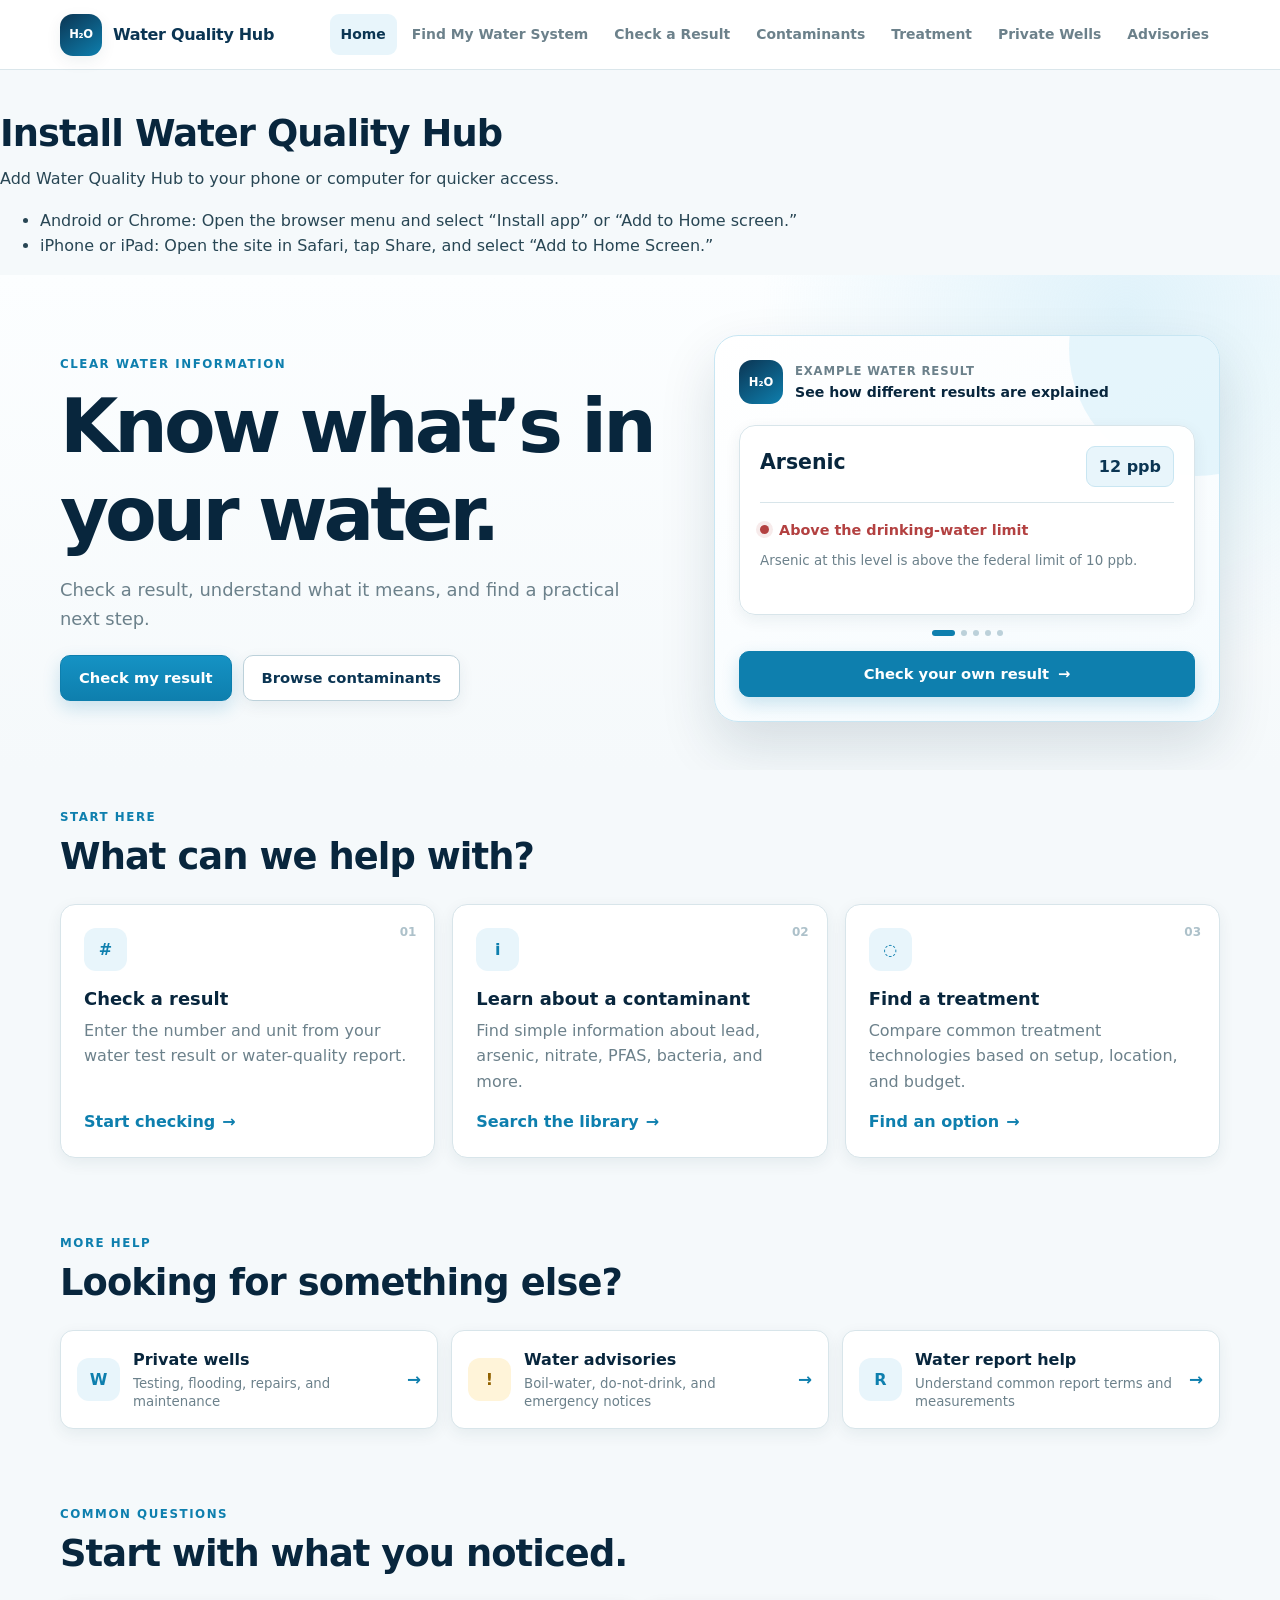
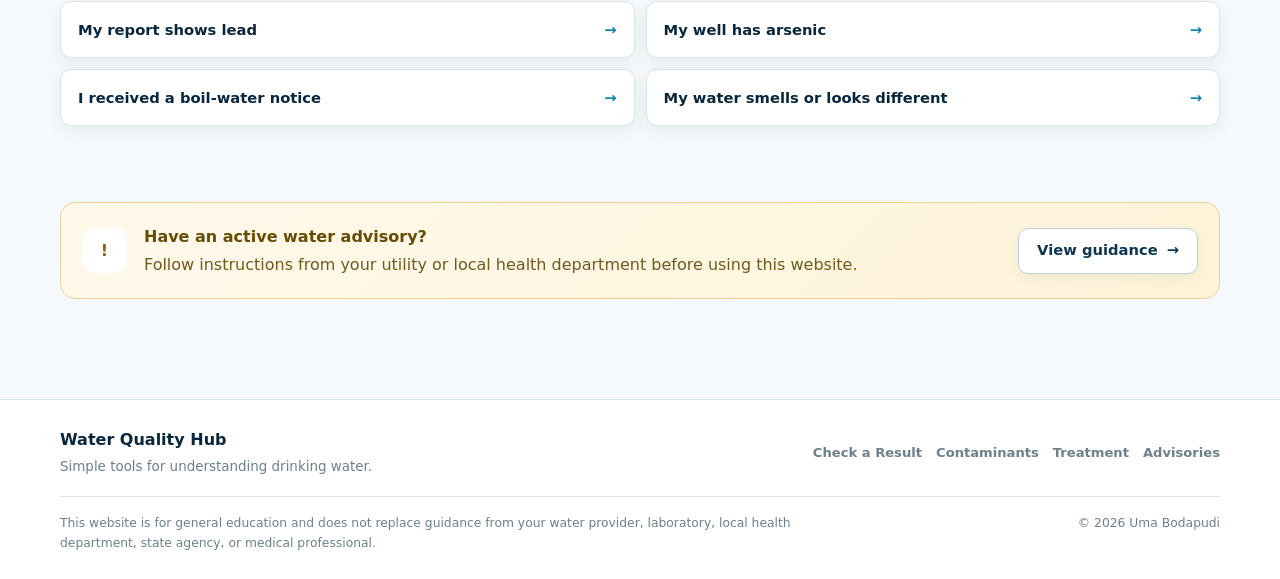
==== commit 949d0d16: "Refactor main section and install button in index.html" ====
--- a/index.html
+++ b/index.html
@@ -119,7 +119,23 @@
 
         </div>
     </header>
-<section class="install-app-section">
+
+    <!-- =====================================================
+         MAIN
+    ====================================================== -->
+
+    <main id="main-content">
+
+        <!-- =================================================
+             HOME PAGE
+        ================================================== -->
+
+        <section
+            class="app-view"
+            data-view="home"
+        >
+
+            <section class="install-app-section">
     <h2>Install Water Quality Hub</h2>
 
     <p>
@@ -138,21 +154,10 @@
             and select “Add to Home Screen.”
         </li>
     </ul>
+                 <button id="installAppButton" hidden>
+    Install Water Quality Hub
+</button>
 </section>
-    <!-- =====================================================
-         MAIN
-    ====================================================== -->
-
-    <main id="main-content">
-
-        <!-- =================================================
-             HOME PAGE
-        ================================================== -->
-
-        <section
-            class="app-view"
-            data-view="home"
-        >
 
             <!-- HERO -->
 
@@ -1632,6 +1637,41 @@
         });
     }
 </script>
+   
+
+<script>
+    let deferredInstallPrompt;
+
+    const installButton =
+        document.getElementById("installAppButton");
+
+    window.addEventListener(
+        "beforeinstallprompt",
+        function (event) {
+            event.preventDefault();
+            deferredInstallPrompt = event;
+            installButton.hidden = false;
+        }
+    );
+
+    installButton.addEventListener("click", async function () {
+        if (!deferredInstallPrompt) {
+            return;
+        }
+
+        deferredInstallPrompt.prompt();
+
+        await deferredInstallPrompt.userChoice;
+
+        deferredInstallPrompt = null;
+        installButton.hidden = true;
+    });
+
+    window.addEventListener("appinstalled", function () {
+        installButton.hidden = true;
+        deferredInstallPrompt = null;
+    });
+</script>
 
     <!-- =====================================================
          SCRIPTS
--- a/styles.css
+++ b/styles.css
@@ -1720,3 +1720,24 @@
         grid-template-columns: 1fr;
     }
 }
+#installAppButton {
+    display: inline-flex;
+    align-items: center;
+    justify-content: center;
+    padding: 12px 22px;
+    border: none;
+    border-radius: 8px;
+    background: #086788;
+    color: white;
+    font-size: 1rem;
+    font-weight: 700;
+    cursor: pointer;
+}
+
+#installAppButton:hover {
+    filter: brightness(0.9);
+}
+
+#installAppButton[hidden] {
+    display: none;
+}
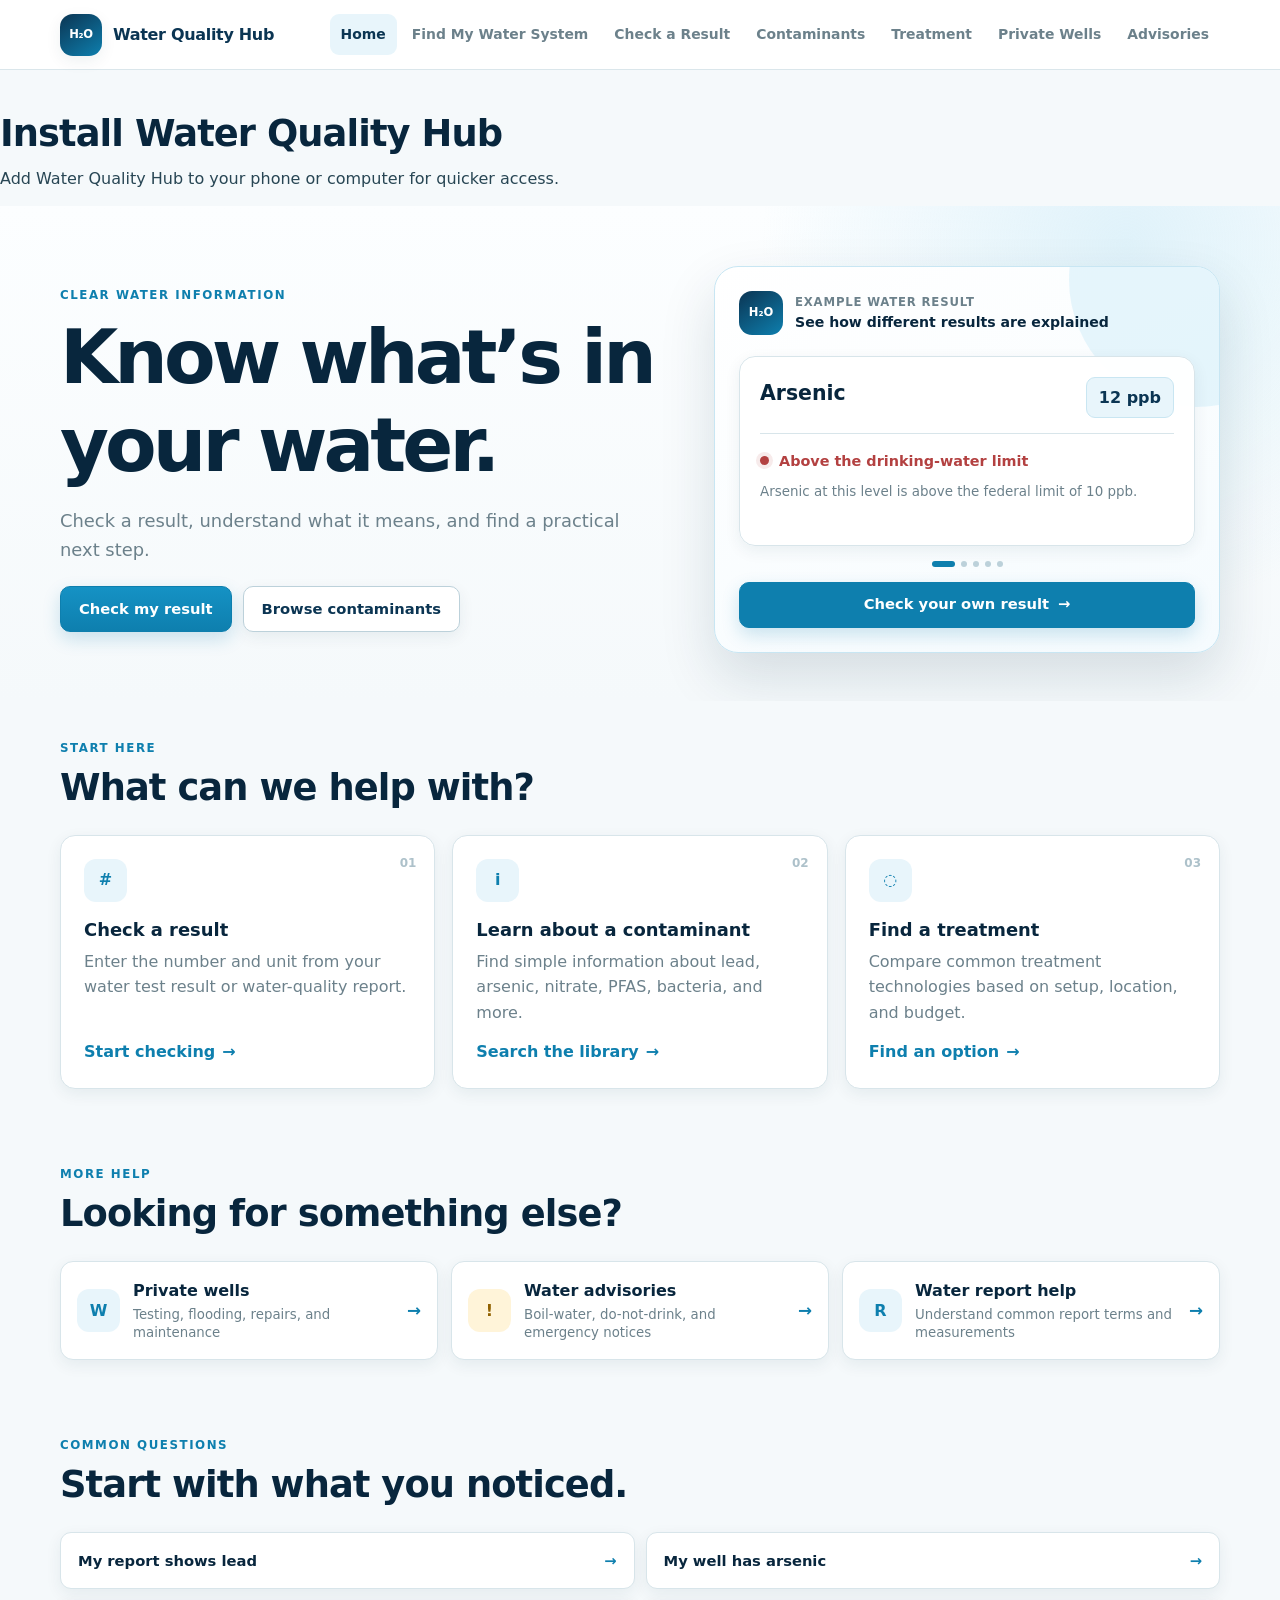
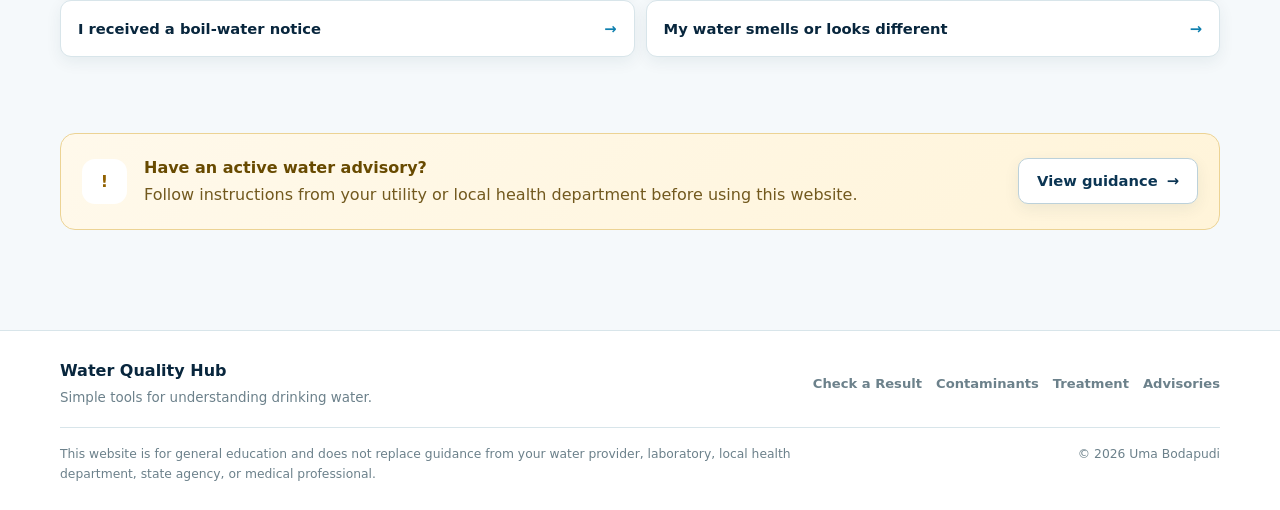
==== commit e3cea71a: "Revise install section in index.html Updated installation instructions and button text." ====
--- a/index.html
+++ b/index.html
@@ -135,7 +135,7 @@
             data-view="home"
         >
 
-            <section class="install-app-section">
+         <section class="install-app-section">
     <h2>Install Water Quality Hub</h2>
 
     <p>
@@ -143,19 +143,8 @@
         quicker access.
     </p>
 
-    <ul>
-        <li>
-            Android or Chrome: Open the browser menu and select
-            “Install app” or “Add to Home screen.”
-        </li>
-
-        <li>
-            iPhone or iPad: Open the site in Safari, tap Share,
-            and select “Add to Home Screen.”
-        </li>
-    </ul>
-                 <button id="installAppButton" hidden>
-    Install Water Quality Hub
+     <button id="installAppButton" hidden>
+    Install
 </button>
 </section>
 
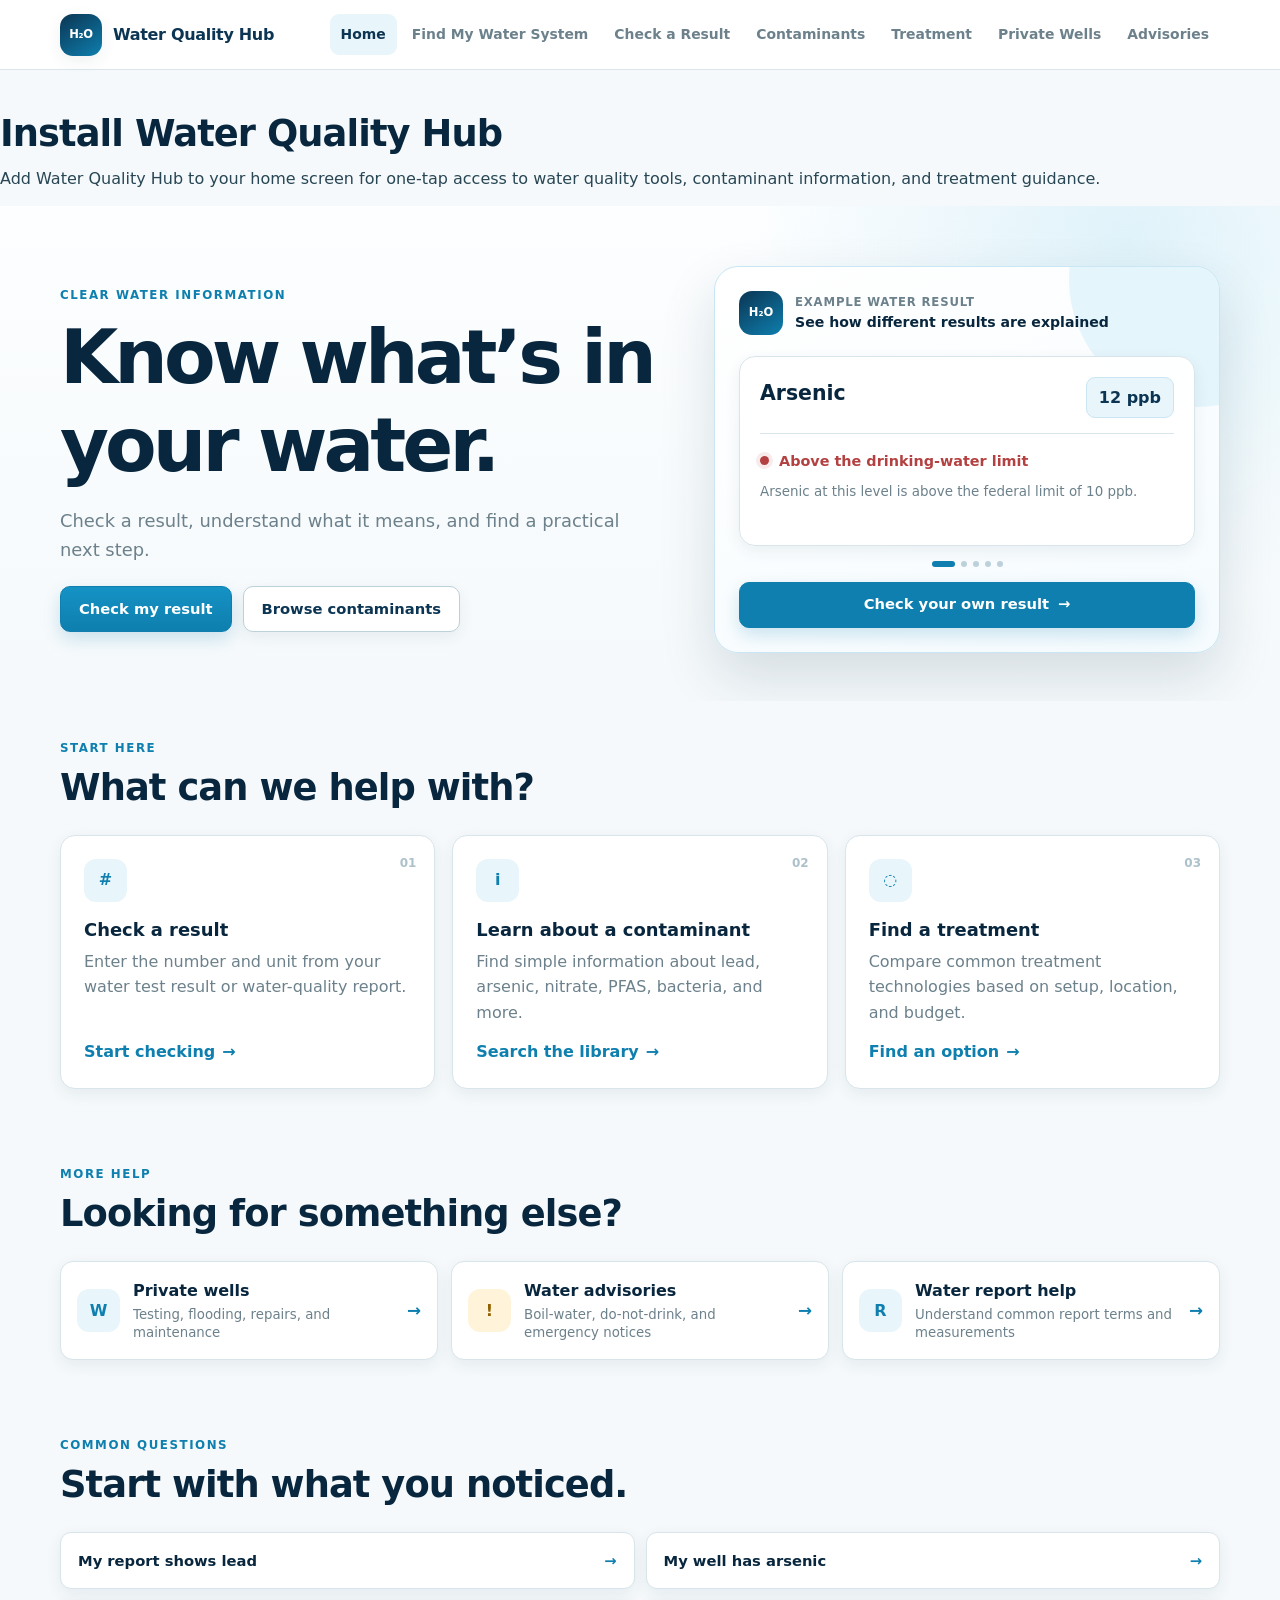
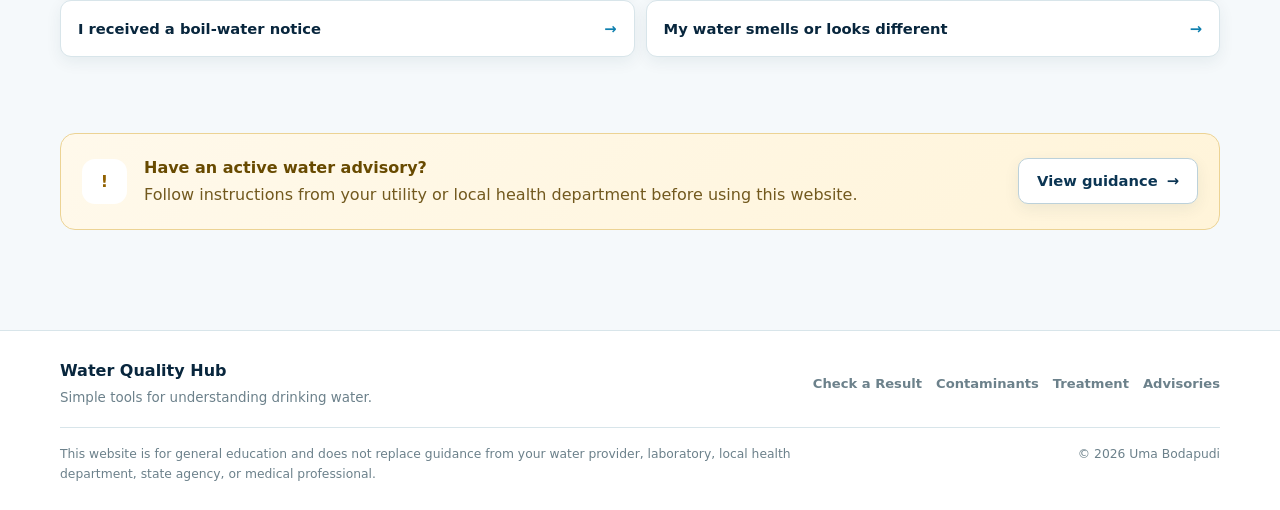
==== commit eaf3c781: "Refactor installation prompt and update text Updated install prompt logic and improved messaging." ====
--- a/index.html
+++ b/index.html
@@ -139,8 +139,7 @@
     <h2>Install Water Quality Hub</h2>
 
     <p>
-        Add Water Quality Hub to your phone or computer for
-        quicker access.
+        Add Water Quality Hub to your home screen for one-tap access to water quality tools, contaminant information, and treatment guidance.
     </p>
 
      <button id="installAppButton" hidden>
@@ -1629,39 +1628,44 @@
    
 
 <script>
-    let deferredInstallPrompt;
-
-    const installButton =
-        document.getElementById("installAppButton");
-
-    window.addEventListener(
-        "beforeinstallprompt",
-        function (event) {
-            event.preventDefault();
-            deferredInstallPrompt = event;
-            installButton.hidden = false;
-        }
-    );
-
-    installButton.addEventListener("click", async function () {
-        if (!deferredInstallPrompt) {
-            return;
-        }
-
-        deferredInstallPrompt.prompt();
-
-        await deferredInstallPrompt.userChoice;
-
-        deferredInstallPrompt = null;
-        installButton.hidden = true;
-    });
-
-    window.addEventListener("appinstalled", function () {
-        installButton.hidden = true;
-        deferredInstallPrompt = null;
-    });
+let deferredInstallPrompt;
+
+const installButton = document.getElementById("installAppButton");
+const installSection = document.getElementById("install-app-section");
+
+// Hide the section by default
+installSection.style.display = "none";
+
+window.addEventListener("beforeinstallprompt", function (event) {
+    event.preventDefault();
+
+    deferredInstallPrompt = event;
+
+    // Show the section only if installation is available
+    installSection.style.display = "block";
+
+    installButton.hidden = false;
+});
+
+installButton.addEventListener("click", async function () {
+
+    if (!deferredInstallPrompt) return;
+
+    deferredInstallPrompt.prompt();
+
+    await deferredInstallPrompt.userChoice;
+
+    deferredInstallPrompt = null;
+});
+
+window.addEventListener("appinstalled", function () {
+
+    // Hide the whole section after installation
+    installSection.style.display = "none";
+
+    deferredInstallPrompt = null;
+});
 </script>
-
     <!-- =====================================================
          SCRIPTS
     ====================================================== -->
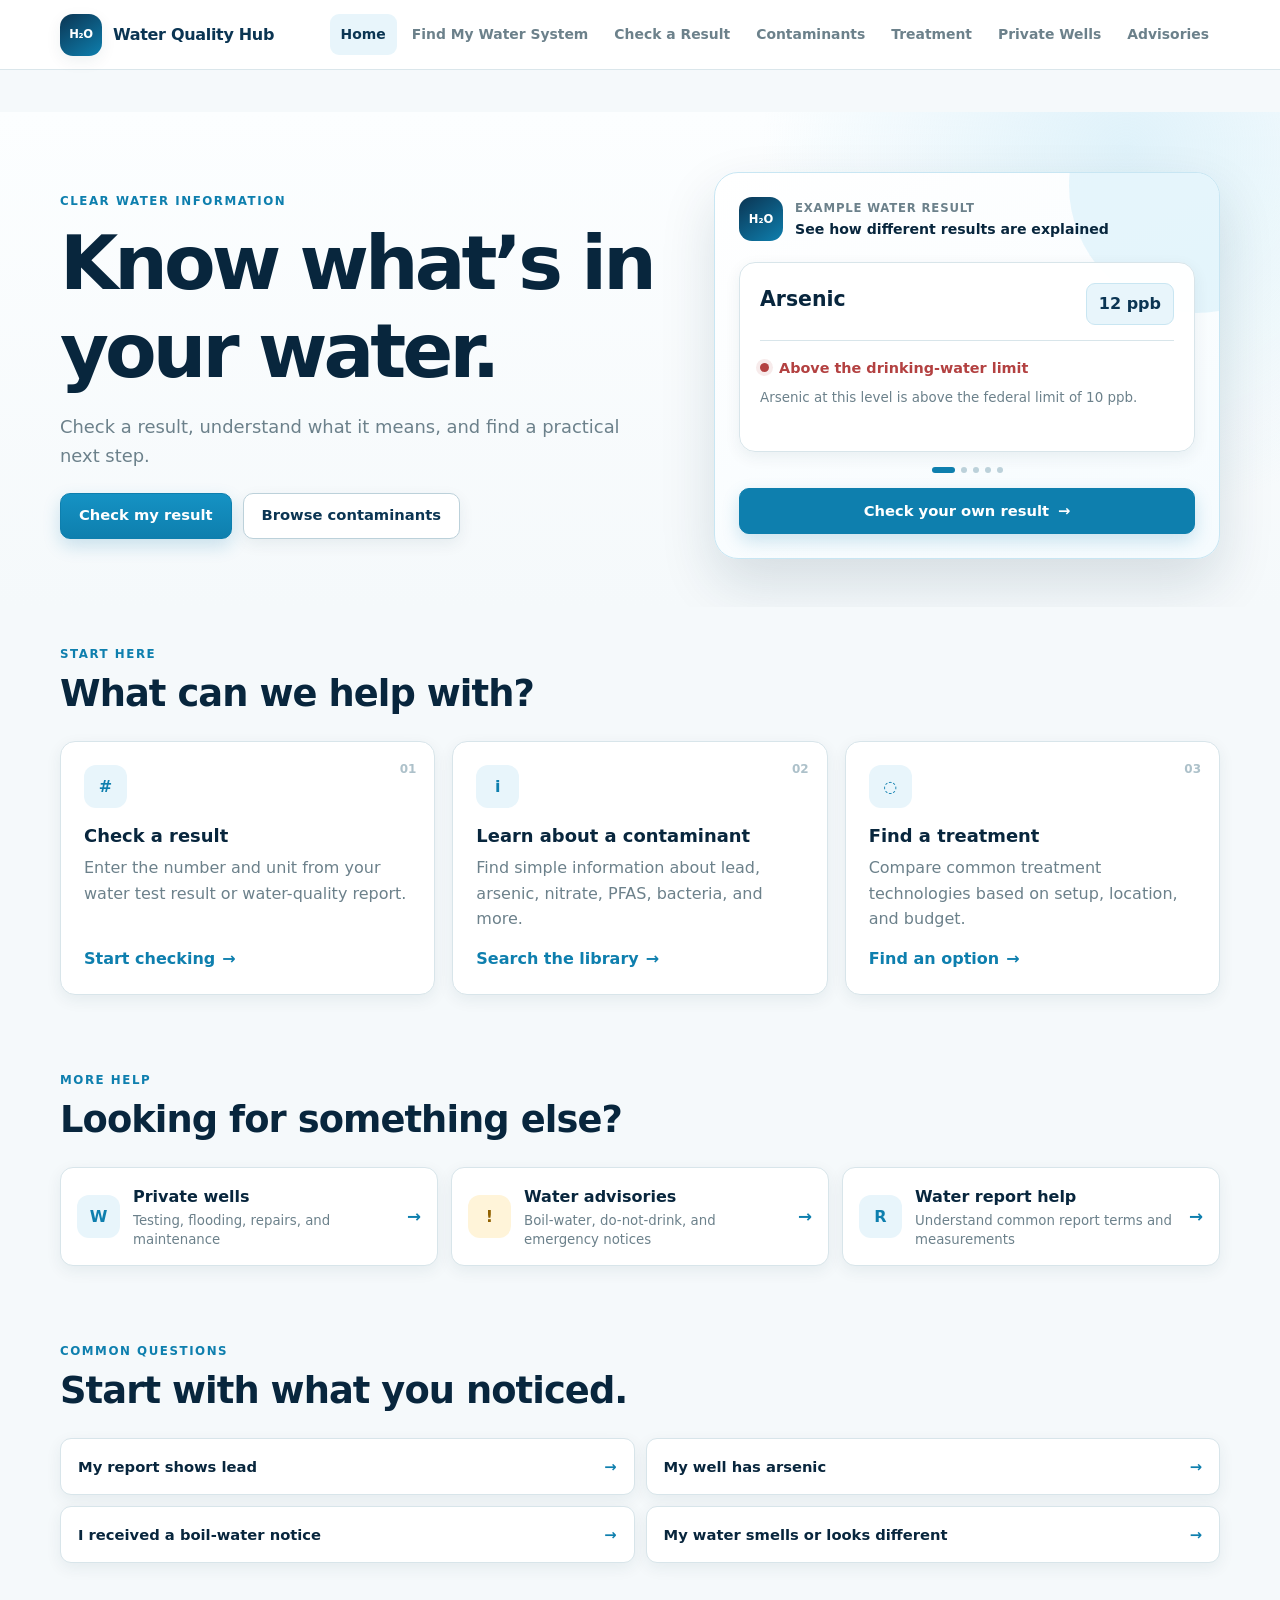
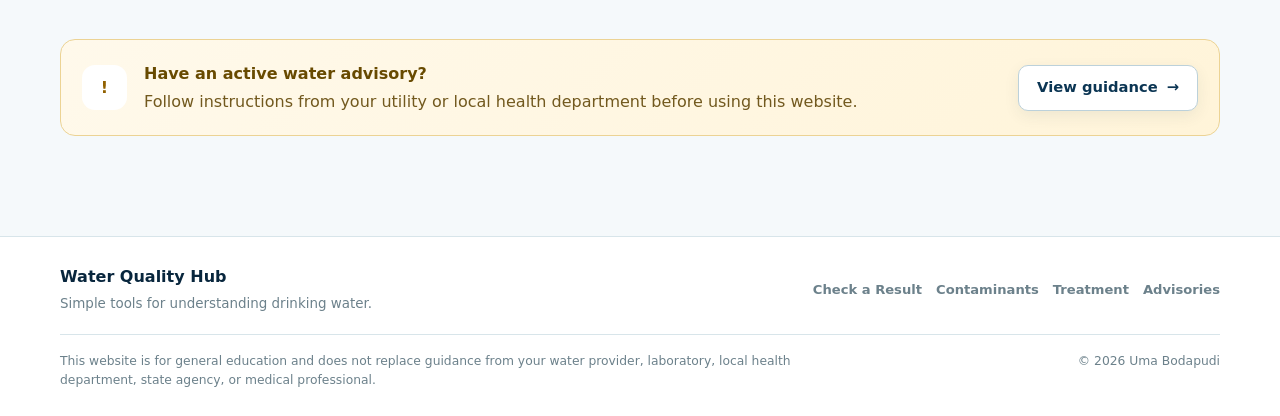
==== commit 446ec711: "Change section ID and update install button markup" ====
--- a/index.html
+++ b/index.html
@@ -135,16 +135,16 @@
             data-view="home"
         >
 
-         <section class="install-app-section">
+        <section id="install-app-section">
     <h2>Install Water Quality Hub</h2>
 
     <p>
         Add Water Quality Hub to your home screen for one-tap access to water quality tools, contaminant information, and treatment guidance.
     </p>
 
-     <button id="installAppButton" hidden>
-    Install
-</button>
+    <button id="installAppButton" hidden>
+        Install
+    </button>
 </section>
 
             <!-- HERO -->
@@ -1633,36 +1633,34 @@
 const installButton = document.getElementById("installAppButton");
 const installSection = document.getElementById("install-app-section");
 
-// Hide the section by default
-installSection.style.display = "none";
-
 window.addEventListener("beforeinstallprompt", function (event) {
     event.preventDefault();
 
     deferredInstallPrompt = event;
 
-    // Show the section only if installation is available
     installSection.style.display = "block";
-
     installButton.hidden = false;
 });
 
 installButton.addEventListener("click", async function () {
-
-    if (!deferredInstallPrompt) return;
+    if (!deferredInstallPrompt) {
+        return;
+    }
 
     deferredInstallPrompt.prompt();
 
-    await deferredInstallPrompt.userChoice;
+    const choiceResult = await deferredInstallPrompt.userChoice;
+
+    if (choiceResult.outcome === "accepted") {
+        installSection.style.display = "none";
+    }
 
     deferredInstallPrompt = null;
 });
 
 window.addEventListener("appinstalled", function () {
-
-    // Hide the whole section after installation
     installSection.style.display = "none";
-
+    installButton.hidden = true;
     deferredInstallPrompt = null;
 });
 </script>
--- a/styles.css
+++ b/styles.css
@@ -1720,10 +1720,27 @@
         grid-template-columns: 1fr;
     }
 }
+
+#install-app-section {
+    display: none;
+    width: 100%;
+    max-width: 700px;
+    margin: 60px auto;
+    padding: 30px;
+    box-sizing: border-box;
+
+    text-align: center;
+
+    background: white;
+    border-radius: 12px;
+    box-shadow: 0 2px 10px rgba(0,0,0,0.08);
+}
+
 #installAppButton {
     display: inline-flex;
     align-items: center;
     justify-content: center;
+    margin-top: 12px;
     padding: 12px 22px;
     border: none;
     border-radius: 8px;
